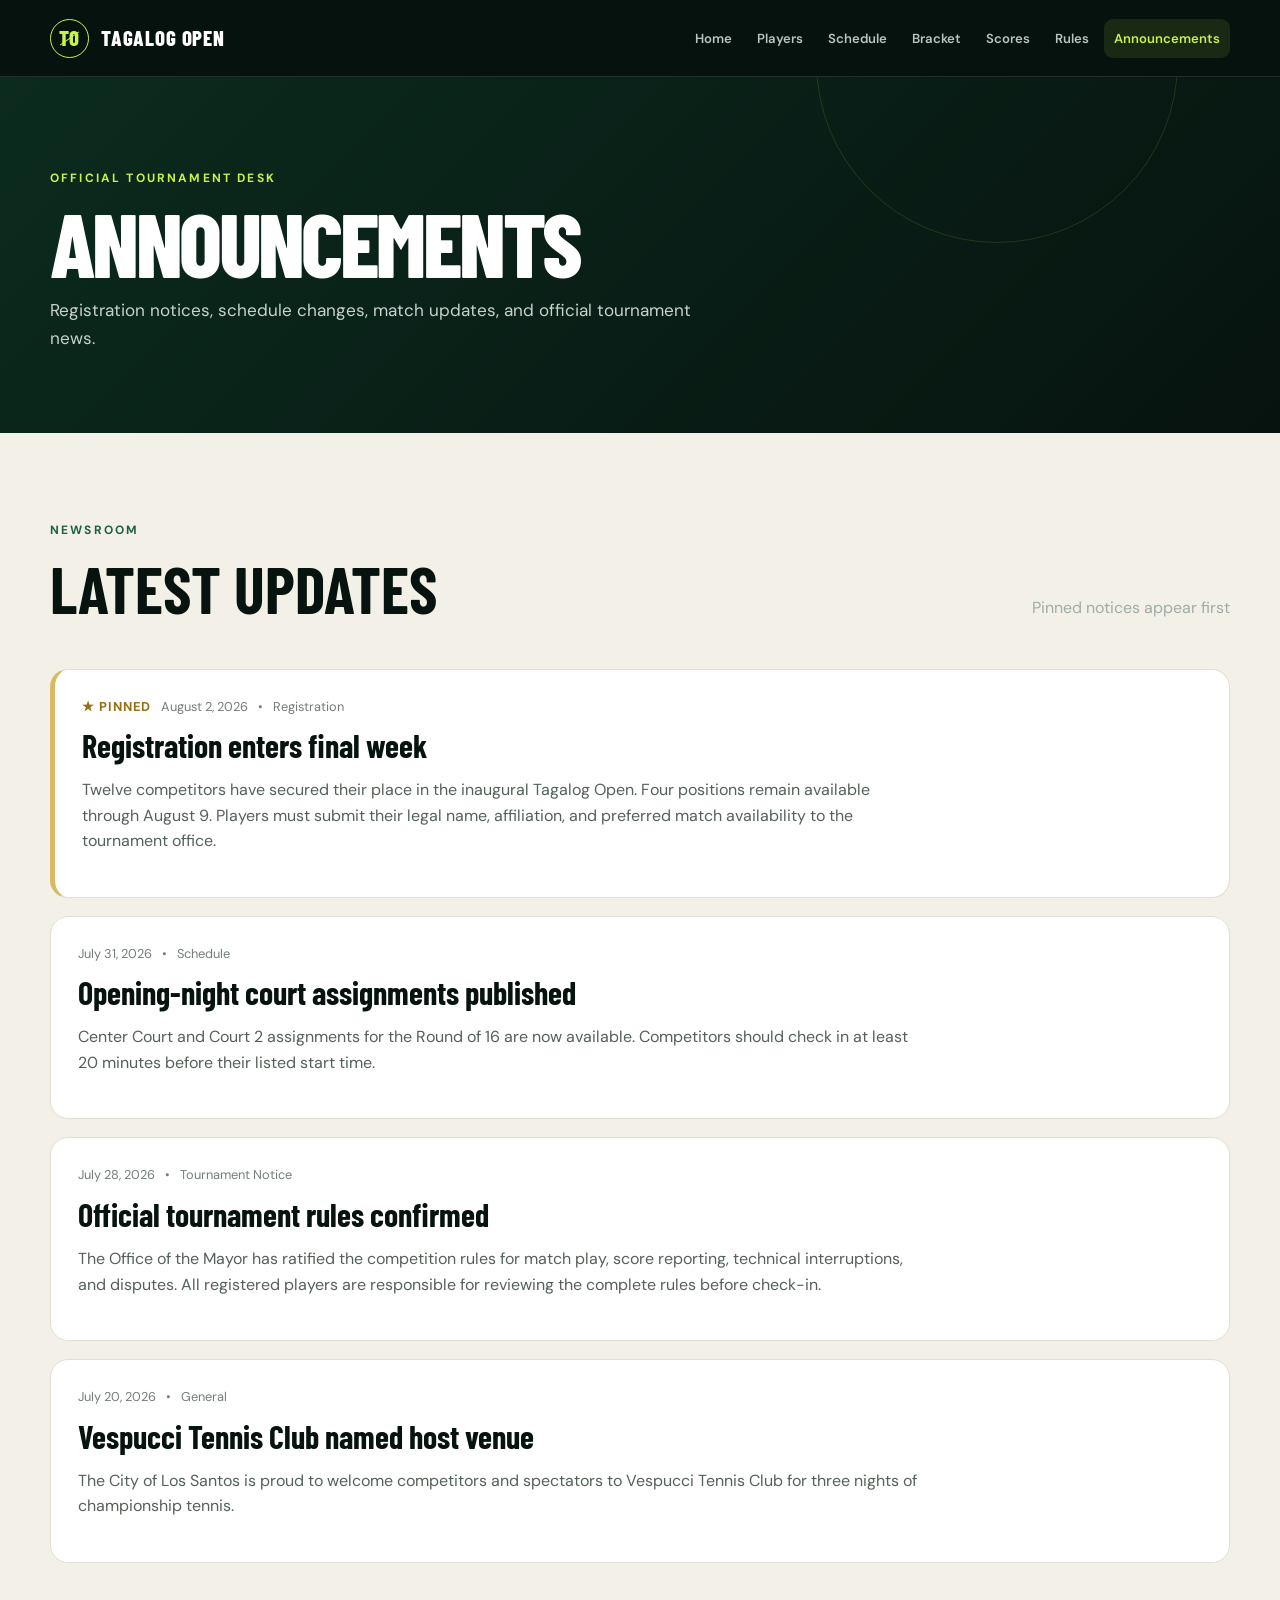
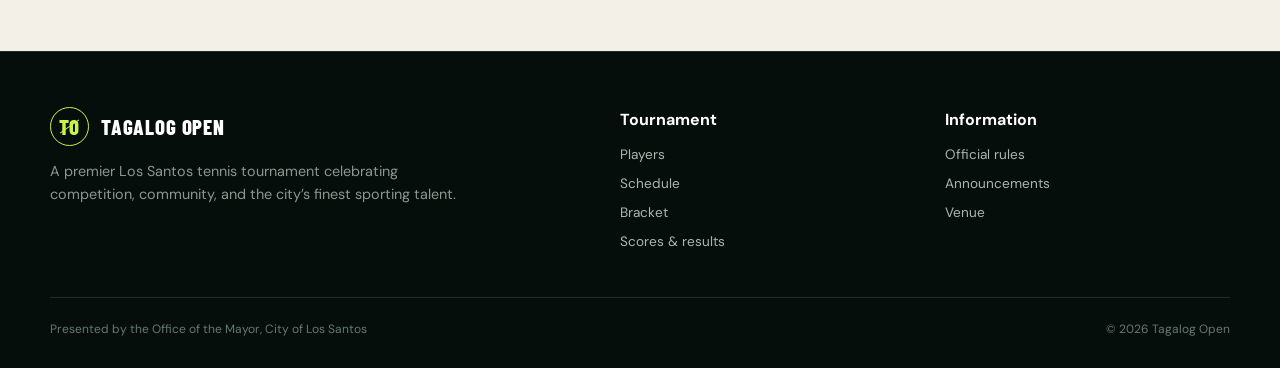
==== announcements.html @ 0d478de4 "push" ====
<!doctype html><html lang="en"><head><meta charset="utf-8"><meta name="viewport" content="width=device-width,initial-scale=1"><meta name="description" content="Official news, notices, and match updates from the Tagalog Open."><title>Announcements | Tagalog Open</title><link rel="stylesheet" href="css/styles.css"><script type="module" src="js/app.js"></script></head><body data-page="announcements"><div data-site-header></div><main id="main"><section class="page-hero"><div class="container"><div class="eyebrow">Official tournament desk</div><h1 class="display">Announcements</h1><p class="lead">Registration notices, schedule changes, match updates, and official tournament news.</p></div></section><section class="section section-soft"><div class="container"><div class="section-heading"><div><div class="eyebrow" style="color:var(--green-2)">Newsroom</div><h2 class="section-title">Latest updates</h2></div><p class="muted">Pinned notices appear first</p></div><div class="announcement-list" id="announcement-list"></div></div></section></main><div data-site-footer></div></body></html>
---- css/styles.css ----
@import url('https://fonts.googleapis.com/css2?family=Barlow+Condensed:wght@600;700;800&family=DM+Sans:wght@400;500;600;700&display=swap');

:root{--ink:#07130f;--pine:#0b241a;--green:#123d2a;--green-2:#1c6141;--lime:#c9f24a;--gold:#d9b964;--cream:#f3f0e7;--white:#fff;--muted:#9eada5;--line:rgba(255,255,255,.12);--danger:#f36f64;--info:#58c8e5;--shadow:0 20px 50px rgba(0,0,0,.2);--radius:18px;--max:1180px}
*{box-sizing:border-box}html{scroll-behavior:smooth}body{margin:0;background:var(--ink);color:var(--white);font-family:'DM Sans',sans-serif;line-height:1.6}body.menu-open{overflow:hidden}a{color:inherit;text-decoration:none}button,input,select{font:inherit}button{cursor:pointer}img{max-width:100%}.container{width:min(calc(100% - 40px),var(--max));margin-inline:auto}.eyebrow{color:var(--lime);font-size:.75rem;font-weight:700;letter-spacing:.18em;text-transform:uppercase}.display{font-family:'Barlow Condensed',sans-serif;font-size:clamp(3.4rem,8vw,7.8rem);font-weight:800;letter-spacing:-.04em;line-height:.82;text-transform:uppercase;margin:.2em 0}.section-title{font-family:'Barlow Condensed',sans-serif;font-size:clamp(2.2rem,5vw,4rem);line-height:1;text-transform:uppercase;margin:.25em 0}.lead{max-width:680px;color:#c8d2cd;font-size:1.07rem}.muted{color:var(--muted)}.section{padding:88px 0}.section-soft{background:var(--cream);color:var(--ink)}.section-heading{display:flex;justify-content:space-between;align-items:end;gap:24px;margin-bottom:32px}.skip-link{position:fixed;left:16px;top:-60px;background:var(--lime);color:var(--ink);padding:10px 18px;z-index:1000}.skip-link:focus{top:12px}

.site-header{position:sticky;top:0;z-index:100;background:rgba(7,19,15,.9);backdrop-filter:blur(18px);border-bottom:1px solid var(--line)}.nav-wrap{height:76px;display:flex;align-items:center;justify-content:space-between}.brand{display:flex;align-items:center;gap:12px;font-family:'Barlow Condensed',sans-serif;font-size:1.3rem;font-weight:800;letter-spacing:.04em;text-transform:uppercase}.brand-mark{width:39px;height:39px;border:1px solid var(--lime);border-radius:50%;display:grid;place-items:center;color:var(--lime);position:relative}.brand-mark:after{content:'';position:absolute;width:23px;height:1px;background:var(--lime);transform:rotate(-35deg)}.nav-links{display:flex;align-items:center;gap:5px}.nav-links a{padding:9px 10px;color:#b7c5be;font-size:.82rem;font-weight:600;border-radius:9px;white-space:nowrap}.nav-links a:hover,.nav-links a.active{background:rgba(201,242,74,.1);color:var(--lime)}.menu-toggle{display:none;background:none;border:0;color:#fff;width:44px;height:44px}.menu-toggle span{display:block;width:24px;height:2px;background:currentColor;margin:5px auto;transition:.25s}

.hero{min-height:calc(100svh - 76px);display:flex;align-items:center;position:relative;overflow:hidden;padding:70px 0;background:radial-gradient(circle at 78% 44%,rgba(28,97,65,.65),transparent 34%),linear-gradient(120deg,#07130f,#0c291e)}.hero:before{content:'';position:absolute;right:-7%;top:9%;width:53vw;aspect-ratio:1;border:1px solid rgba(201,242,74,.18);border-radius:50%;box-shadow:0 0 0 70px rgba(255,255,255,.025),0 0 0 140px rgba(255,255,255,.018)}.hero:after{content:'';position:absolute;right:6%;bottom:-15%;width:32vw;height:75%;border:2px solid rgba(255,255,255,.08);border-radius:50% 50% 0 0}.hero-grid{position:relative;z-index:1;display:grid;grid-template-columns:1.25fr .75fr;align-items:end;gap:60px}.hero-copy .lead{font-size:1.14rem}.hero-actions{display:flex;gap:12px;margin-top:32px;flex-wrap:wrap}.button{display:inline-flex;align-items:center;justify-content:center;gap:8px;padding:13px 20px;border:1px solid transparent;border-radius:999px;font-weight:700;transition:.2s}.button-primary{background:var(--lime);color:var(--ink)}.button-primary:hover{background:#dcff70;transform:translateY(-2px)}.button-secondary{border-color:rgba(255,255,255,.3);color:#fff}.button-secondary:hover{border-color:var(--lime);color:var(--lime)}.hero-card{background:rgba(7,19,15,.74);border:1px solid var(--line);border-radius:var(--radius);padding:26px;box-shadow:var(--shadow);backdrop-filter:blur(12px)}.hero-card-label{font-size:.7rem;text-transform:uppercase;letter-spacing:.14em;color:var(--muted)}.hero-meta{display:grid;grid-template-columns:1fr 1fr;gap:22px;margin-top:25px;padding-top:22px;border-top:1px solid var(--line)}.hero-meta strong{display:block;font-family:'Barlow Condensed';font-size:1.4rem;line-height:1.1}.countdown{display:grid;grid-template-columns:repeat(4,1fr);gap:8px;margin-top:18px}.count-unit{background:rgba(255,255,255,.05);border-radius:12px;padding:12px 7px;text-align:center}.count-unit strong{font-family:'Barlow Condensed';display:block;font-size:2rem;color:var(--lime);line-height:1}.count-unit span{font-size:.62rem;color:var(--muted);text-transform:uppercase;letter-spacing:.08em}.count-message{color:var(--lime);font-family:'Barlow Condensed';font-size:2rem;text-transform:uppercase;margin:20px 0 0}

.stats-grid{display:grid;grid-template-columns:repeat(4,1fr);border:1px solid var(--line);border-radius:var(--radius);overflow:hidden}.stat{padding:27px;border-right:1px solid var(--line)}.stat:last-child{border:0}.stat strong{display:block;font-family:'Barlow Condensed';font-size:2.7rem;line-height:1;color:var(--lime)}.stat span{font-size:.8rem;color:var(--muted);text-transform:uppercase;letter-spacing:.08em}.cards-3{display:grid;grid-template-columns:repeat(3,1fr);gap:18px}.card{background:#10241c;border:1px solid var(--line);border-radius:var(--radius);padding:24px;transition:.25s}.card:hover{transform:translateY(-3px);border-color:rgba(201,242,74,.35)}.section-soft .card{background:#fff;border-color:#e0ded5;box-shadow:0 10px 24px rgba(20,35,28,.06)}.card-kicker{font-size:.72rem;color:var(--green-2);text-transform:uppercase;letter-spacing:.12em;font-weight:700}.card h3{font-family:'Barlow Condensed';font-size:1.6rem;line-height:1.05;margin:10px 0}.announcement-feature{display:grid;grid-template-columns:.45fr 1fr;background:var(--lime);color:var(--ink);border-radius:var(--radius);overflow:hidden}.announcement-feature .feature-label{display:flex;align-items:center;justify-content:center;min-height:230px;background:var(--green);color:var(--lime);font-family:'Barlow Condensed';font-size:2.2rem;text-transform:uppercase;text-align:center;padding:25px}.feature-body{padding:36px}.feature-body h3{font-family:'Barlow Condensed';font-size:2rem;line-height:1;margin:10px 0}.match-feature{display:grid;grid-template-columns:1fr auto 1fr;align-items:center;text-align:center;gap:28px}.competitor{font-family:'Barlow Condensed';font-size:2.1rem;font-weight:700;text-transform:uppercase}.versus{color:var(--lime);font-family:'Barlow Condensed';font-size:1.5rem}.quick-card{min-height:180px;display:flex;flex-direction:column;justify-content:space-between}.quick-card .arrow{font-size:1.5rem;color:var(--lime)}

.page-hero{padding:92px 0 64px;background:linear-gradient(135deg,#0b2b1e,#07130f);position:relative;overflow:hidden}.page-hero:after{content:'';position:absolute;width:360px;height:360px;border:1px solid rgba(201,242,74,.13);border-radius:50%;right:8%;top:-55%}.page-hero .display{font-size:clamp(3.5rem,7vw,6.3rem)}.toolbar{display:flex;flex-wrap:wrap;gap:12px;margin-bottom:28px}.field{position:relative;flex:1;min-width:210px}.field input,.field select{width:100%;height:48px;border:1px solid #d9ded9;background:#fff;color:var(--ink);padding:0 15px;border-radius:12px;outline:none}.field input:focus,.field select:focus{border-color:var(--green-2);box-shadow:0 0 0 3px rgba(28,97,65,.12)}.players-grid{display:grid;grid-template-columns:repeat(3,1fr);gap:18px}.player-card{position:relative}.player-top{display:flex;justify-content:space-between;align-items:start}.avatar{width:58px;height:58px;border-radius:50%;background:var(--green);color:var(--lime);display:grid;place-items:center;font-family:'Barlow Condensed';font-size:1.3rem;font-weight:800}.seed{font-family:'Barlow Condensed';font-size:1.1rem;color:var(--green-2)}.player-card h3{margin:22px 0 2px}.card-footer{display:flex;justify-content:space-between;align-items:center;margin-top:20px;padding-top:16px;border-top:1px solid #e7e7e2}.text-button{background:transparent;border:0;padding:2px;color:var(--green-2);font-weight:700}.badge{display:inline-flex;align-items:center;gap:6px;border-radius:999px;padding:5px 9px;font-size:.67rem;font-weight:700;text-transform:uppercase;letter-spacing:.06em;background:#e8eee9;color:var(--green)}.badge:before{content:'';width:6px;height:6px;border-radius:50%;background:currentColor}.badge-live{background:#fee4e1;color:#c33d33}.badge-upcoming{background:#e8f0e9;color:#286b48}.badge-completed{background:#e5e8e6;color:#526159}.badge-postponed{background:#fff2cf;color:#9b6a00}.badge-cancelled{background:#eee;color:#777}.badge-confirmed,.badge-active{background:#e6f3e4;color:#307340}.badge-pending,.badge-reserve{background:#fff0cd;color:#8c6300}

.table-wrap{overflow-x:auto;border:1px solid #e0ded5;border-radius:var(--radius);background:#fff}.data-table{width:100%;border-collapse:collapse;min-width:860px}.data-table th{text-align:left;background:#f0efe9;padding:14px 18px;font-size:.7rem;text-transform:uppercase;letter-spacing:.1em;color:#647169}.data-table td{padding:17px 18px;border-top:1px solid #e9e8e2;font-size:.9rem}.data-table tbody tr:hover{background:#f8f8f4}.name-cell{font-weight:700}.mobile-match-list{display:none}.empty-state{text-align:center;padding:64px 20px;border:1px dashed #cbd1cb;border-radius:var(--radius);color:#66736c}.empty-state strong{display:block;font-family:'Barlow Condensed';font-size:1.8rem;color:var(--ink)}

.bracket-shell{overflow-x:auto;padding:12px 0 28px}.bracket{display:flex;gap:34px;min-width:1180px;align-items:stretch}.bracket-round{width:210px;display:flex;flex-direction:column}.bracket-round h3{font-family:'Barlow Condensed';text-transform:uppercase;font-size:1.25rem;color:var(--green);margin:0 0 18px}.round-matches{display:flex;flex:1;flex-direction:column;justify-content:space-around;gap:14px}.bracket-match{background:#fff;border:1px solid #dfe2dc;border-radius:12px;box-shadow:0 7px 18px rgba(0,0,0,.05);position:relative}.bracket-match:after{content:'';position:absolute;right:-35px;top:50%;width:34px;border-top:1px solid #aab5ad}.bracket-round:last-child .bracket-match:after{display:none}.bracket-player{padding:10px 12px;font-size:.82rem;display:flex;justify-content:space-between;gap:6px}.bracket-player+.bracket-player{border-top:1px solid #e5e7e3}.bracket-player.winner{font-weight:700;color:var(--green-2);background:#f0f8ed}.bracket-player.tbd{color:#9ba39e}.champion-round .bracket-match{border-color:var(--gold);background:#fffbef}.champion-round h3{color:#9b761a}

.tabs{display:flex;gap:8px;margin-bottom:26px;border-bottom:1px solid #dcded8}.tab{background:none;border:0;padding:12px 16px;border-bottom:3px solid transparent;color:#738078;font-weight:700}.tab.active{color:var(--green);border-color:var(--green)}.tab-panel[hidden]{display:none}.result-grid{display:grid;grid-template-columns:repeat(2,1fr);gap:18px}.result-card{background:#fff;border:1px solid #e0ded5;border-radius:var(--radius);overflow:hidden}.result-head{display:flex;justify-content:space-between;padding:15px 19px;background:#f5f4ef}.score-line{display:grid;grid-template-columns:1fr auto;gap:15px;padding:13px 19px}.score-line+.score-line{border-top:1px solid #ecebe6}.score-line.winner{font-weight:700;color:var(--green-2)}.result-foot{display:flex;justify-content:space-between;align-items:center;padding:13px 19px;background:#faf9f5;font-size:.78rem;color:#6f7973}

.rules-list{display:grid;gap:12px}.accordion{background:#fff;border:1px solid #deded7;border-radius:14px;overflow:hidden}.accordion h2{margin:0}.accordion-trigger{width:100%;display:flex;justify-content:space-between;align-items:center;text-align:left;padding:19px 22px;border:0;background:#fff;color:var(--ink);font-family:'Barlow Condensed';font-size:1.35rem;font-weight:700}.accordion-trigger span:last-child{color:var(--green-2);font-family:'DM Sans';transition:.2s}.accordion.open .accordion-trigger span:last-child{transform:rotate(45deg)}.accordion-content{padding:0 22px 20px;color:#57645c}.accordion-content[hidden]{display:none}.rules-meta{display:flex;justify-content:space-between;gap:20px;padding:18px 22px;background:#e5ebdf;border-radius:14px;margin-bottom:25px}

.announcement-list{display:grid;gap:18px}.announcement-card{background:#fff;color:var(--ink);border:1px solid #e0ded5;border-radius:var(--radius);padding:27px;position:relative}.announcement-card.pinned{border-left:5px solid var(--gold)}.announcement-card h2{font-family:'Barlow Condensed';font-size:2rem;line-height:1;margin:12px 0}.announcement-meta{display:flex;align-items:center;gap:10px;flex-wrap:wrap;color:#737e78;font-size:.8rem}.pin-label{color:#946f13;font-weight:700;text-transform:uppercase;letter-spacing:.08em}.announcement-card p{color:#536158;max-width:840px}.modal{position:fixed;inset:0;z-index:500;display:grid;place-items:center;padding:20px;background:rgba(2,9,6,.82);backdrop-filter:blur(7px)}.modal[hidden]{display:none}.modal-panel{width:min(100%,570px);max-height:90vh;overflow:auto;background:var(--cream);color:var(--ink);border-radius:var(--radius);box-shadow:var(--shadow);padding:30px;position:relative}.modal-close{position:absolute;right:15px;top:15px;width:40px;height:40px;border:0;border-radius:50%;background:#e3e3dc;font-size:1.3rem}.modal-title{font-family:'Barlow Condensed';font-size:2.4rem;line-height:1;margin:20px 0 5px}.detail-grid{display:grid;grid-template-columns:1fr 1fr;gap:14px;margin:24px 0}.detail{background:#fff;border-radius:12px;padding:13px}.detail small{display:block;color:#78837c;text-transform:uppercase;letter-spacing:.08em}.detail strong{display:block;margin-top:4px}.outcomes{display:grid;grid-template-columns:repeat(3,1fr);gap:18px}.outcome-card{text-align:center}.outcome-icon{width:70px;height:70px;margin:0 auto 15px;border:1px solid var(--gold);border-radius:50%;display:grid;place-items:center;font-family:'Barlow Condensed';color:var(--gold);font-size:1.5rem}.outcome-card.tbd{opacity:.65}

.site-footer{padding:55px 0 28px;background:#050e0b;border-top:1px solid var(--line)}.footer-grid{display:grid;grid-template-columns:1.3fr .7fr .7fr;gap:40px}.footer-copy{color:#899991;max-width:420px;font-size:.9rem}.footer-links{display:grid;gap:7px;font-size:.85rem;color:#aab7b0}.footer-links a:hover{color:var(--lime)}.footer-title{color:#fff;font-weight:700;margin-bottom:12px}.footer-bottom{display:flex;justify-content:space-between;margin-top:45px;padding-top:22px;border-top:1px solid var(--line);font-size:.75rem;color:#687970}

@media(max-width:900px){.nav-links{position:fixed;inset:76px 0 auto;background:#07130f;padding:22px;display:none;flex-direction:column;align-items:stretch;border-bottom:1px solid var(--line)}.nav-links.open{display:flex}.nav-links a{font-size:1rem;padding:12px}.menu-toggle{display:block}.hero-grid{grid-template-columns:1fr}.hero-card{max-width:580px}.stats-grid{grid-template-columns:1fr 1fr}.stat:nth-child(2){border-right:0}.stat:nth-child(-n+2){border-bottom:1px solid var(--line)}.cards-3,.players-grid{grid-template-columns:1fr 1fr}.result-grid{grid-template-columns:1fr}.footer-grid{grid-template-columns:1fr 1fr}.footer-grid>div:first-child{grid-column:1/-1}}
@media(max-width:640px){.container{width:min(calc(100% - 28px),var(--max))}.section{padding:64px 0}.section-heading{align-items:start;flex-direction:column}.display{font-size:3.75rem}.hero{min-height:auto;padding:60px 0}.hero:before{width:100vw}.hero-grid{gap:35px}.hero-card{padding:20px}.hero-meta{grid-template-columns:1fr}.announcement-feature{grid-template-columns:1fr}.announcement-feature .feature-label{min-height:100px}.feature-body{padding:25px}.cards-3,.players-grid{grid-template-columns:1fr}.match-feature{grid-template-columns:1fr;gap:8px}.versus{font-size:1rem}.stats-grid{grid-template-columns:1fr 1fr}.stat{padding:20px}.stat strong{font-size:2.2rem}.page-hero{padding:65px 0 45px}.toolbar{display:grid;grid-template-columns:1fr 1fr}.field{min-width:0}.field:first-child{grid-column:1/-1}.table-wrap{display:none}.mobile-match-list{display:grid;gap:12px}.mobile-match{background:#fff;border:1px solid #e0ded5;border-radius:14px;padding:17px}.mobile-match-head,.mobile-match-meta{display:flex;justify-content:space-between;align-items:center;gap:10px}.mobile-match-players{font-family:'Barlow Condensed';font-size:1.3rem;line-height:1.2;margin:14px 0}.mobile-match-meta{font-size:.75rem;color:#6d7972}.outcomes{grid-template-columns:1fr}.footer-grid{grid-template-columns:1fr}.footer-grid>div:first-child{grid-column:auto}.footer-bottom{flex-direction:column;gap:8px}.detail-grid{grid-template-columns:1fr}.modal-panel{padding:24px 20px}.rules-meta{flex-direction:column}.count-unit strong{font-size:1.65rem}}
@media(prefers-reduced-motion:reduce){*{scroll-behavior:auto!important;transition:none!important}}
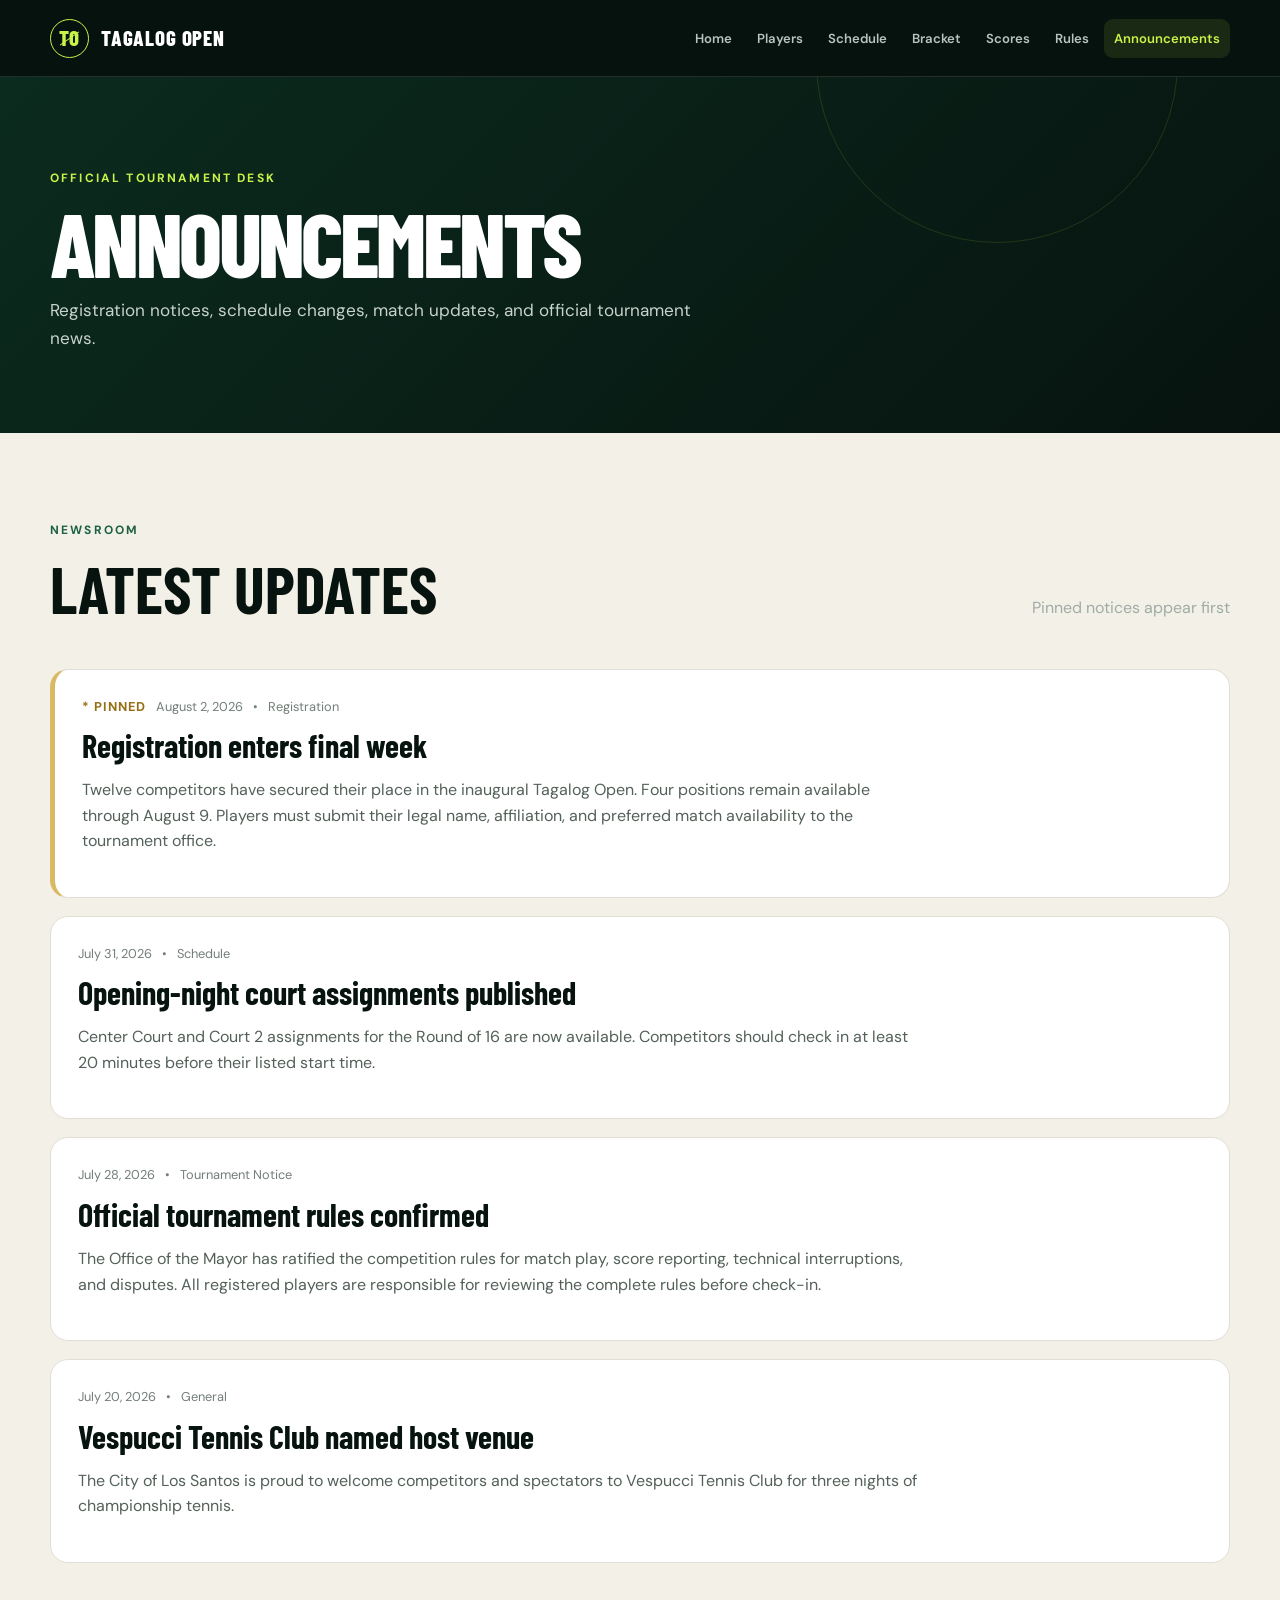
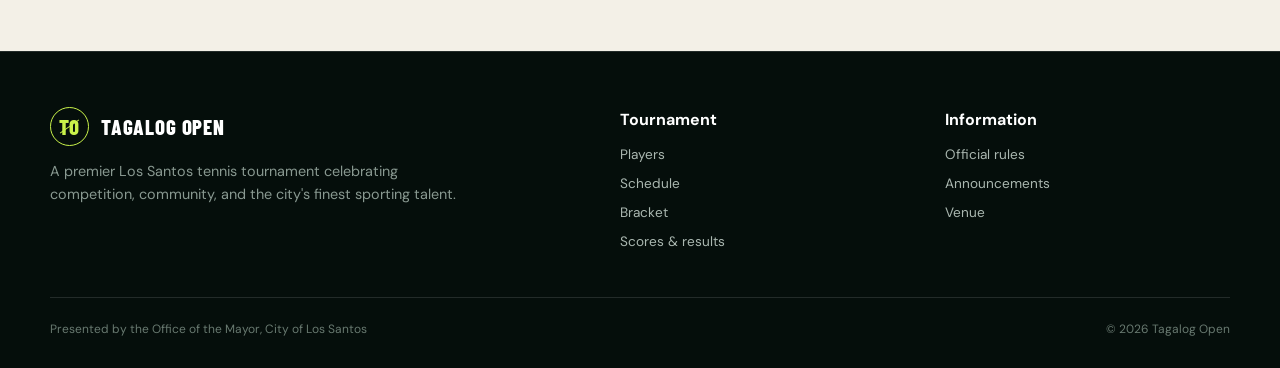
==== commit cab72261: "push" ====
--- a/announcements.html
+++ b/announcements.html
@@ -1 +1,25 @@
-<!doctype html><html lang="en"><head><meta charset="utf-8"><meta name="viewport" content="width=device-width,initial-scale=1"><meta name="description" content="Official news, notices, and match updates from the Tagalog Open."><title>Announcements | Tagalog Open</title><link rel="stylesheet" href="css/styles.css"><script type="module" src="js/app.js"></script></head><body data-page="announcements"><div data-site-header></div><main id="main"><section class="page-hero"><div class="container"><div class="eyebrow">Official tournament desk</div><h1 class="display">Announcements</h1><p class="lead">Registration notices, schedule changes, match updates, and official tournament news.</p></div></section><section class="section section-soft"><div class="container"><div class="section-heading"><div><div class="eyebrow" style="color:var(--green-2)">Newsroom</div><h2 class="section-title">Latest updates</h2></div><p class="muted">Pinned notices appear first</p></div><div class="announcement-list" id="announcement-list"></div></div></section></main><div data-site-footer></div></body></html>
+<!doctype html>
+<html lang="en"><head><meta charset="utf-8">
+    <meta name="viewport" content="width=device-width,initial-scale=1">
+    <meta name="description" content="Official news, notices, and match updates from the Tagalog Open.">
+    <title>Announcements | Tagalog Open</title><link rel="stylesheet" href="css/styles.css">
+    <script type="module" src="js/app.js">
+
+    </script>
+    </head>
+    
+    <body data-page="announcements">
+        <div data-site-header>
+
+        </div>
+        <main id="main">
+            <section class="page-hero">
+                <div class="container">
+                    <div class="eyebrow">Official tournament desk</div>
+                    <h1 class="display">Announcements</h1>
+                    <p class="lead">Registration notices, schedule changes, match updates, and official tournament news.</p>
+                </div>
+            </section>
+            <section class="section section-soft">
+                    <div class="container">
+                        <div class="section-heading"><div><div class="eyebrow" style="color:var(--green-2)">Newsroom</div><h2 class="section-title">Latest updates</h2></div><p class="muted">Pinned notices appear first</p></div><div class="announcement-list" id="announcement-list"></div></div></section></main><div data-site-footer></div></body></html>
--- a/css/styles.css
+++ b/css/styles.css
@@ -1,28 +1,42 @@
 @import url('https://fonts.googleapis.com/css2?family=Barlow+Condensed:wght@600;700;800&family=DM+Sans:wght@400;500;600;700&display=swap');
 
+/* -------------------------------------------------------------------------- */
+/* Global design tokens: colors, spacing, shadows, and sizing                 */
+/* -------------------------------------------------------------------------- */
 :root{--ink:#07130f;--pine:#0b241a;--green:#123d2a;--green-2:#1c6141;--lime:#c9f24a;--gold:#d9b964;--cream:#f3f0e7;--white:#fff;--muted:#9eada5;--line:rgba(255,255,255,.12);--danger:#f36f64;--info:#58c8e5;--shadow:0 20px 50px rgba(0,0,0,.2);--radius:18px;--max:1180px}
+
+/* Base page styles used everywhere on the site */
 *{box-sizing:border-box}html{scroll-behavior:smooth}body{margin:0;background:var(--ink);color:var(--white);font-family:'DM Sans',sans-serif;line-height:1.6}body.menu-open{overflow:hidden}a{color:inherit;text-decoration:none}button,input,select{font:inherit}button{cursor:pointer}img{max-width:100%}.container{width:min(calc(100% - 40px),var(--max));margin-inline:auto}.eyebrow{color:var(--lime);font-size:.75rem;font-weight:700;letter-spacing:.18em;text-transform:uppercase}.display{font-family:'Barlow Condensed',sans-serif;font-size:clamp(3.4rem,8vw,7.8rem);font-weight:800;letter-spacing:-.04em;line-height:.82;text-transform:uppercase;margin:.2em 0}.section-title{font-family:'Barlow Condensed',sans-serif;font-size:clamp(2.2rem,5vw,4rem);line-height:1;text-transform:uppercase;margin:.25em 0}.lead{max-width:680px;color:#c8d2cd;font-size:1.07rem}.muted{color:var(--muted)}.section{padding:88px 0}.section-soft{background:var(--cream);color:var(--ink)}.section-heading{display:flex;justify-content:space-between;align-items:end;gap:24px;margin-bottom:32px}.skip-link{position:fixed;left:16px;top:-60px;background:var(--lime);color:var(--ink);padding:10px 18px;z-index:1000}.skip-link:focus{top:12px}
 
+/* Shared header and navigation */
 .site-header{position:sticky;top:0;z-index:100;background:rgba(7,19,15,.9);backdrop-filter:blur(18px);border-bottom:1px solid var(--line)}.nav-wrap{height:76px;display:flex;align-items:center;justify-content:space-between}.brand{display:flex;align-items:center;gap:12px;font-family:'Barlow Condensed',sans-serif;font-size:1.3rem;font-weight:800;letter-spacing:.04em;text-transform:uppercase}.brand-mark{width:39px;height:39px;border:1px solid var(--lime);border-radius:50%;display:grid;place-items:center;color:var(--lime);position:relative}.brand-mark:after{content:'';position:absolute;width:23px;height:1px;background:var(--lime);transform:rotate(-35deg)}.nav-links{display:flex;align-items:center;gap:5px}.nav-links a{padding:9px 10px;color:#b7c5be;font-size:.82rem;font-weight:600;border-radius:9px;white-space:nowrap}.nav-links a:hover,.nav-links a.active{background:rgba(201,242,74,.1);color:var(--lime)}.menu-toggle{display:none;background:none;border:0;color:#fff;width:44px;height:44px}.menu-toggle span{display:block;width:24px;height:2px;background:currentColor;margin:5px auto;transition:.25s}
 
+/* Home page hero, stat cards, and featured sections */
 .hero{min-height:calc(100svh - 76px);display:flex;align-items:center;position:relative;overflow:hidden;padding:70px 0;background:radial-gradient(circle at 78% 44%,rgba(28,97,65,.65),transparent 34%),linear-gradient(120deg,#07130f,#0c291e)}.hero:before{content:'';position:absolute;right:-7%;top:9%;width:53vw;aspect-ratio:1;border:1px solid rgba(201,242,74,.18);border-radius:50%;box-shadow:0 0 0 70px rgba(255,255,255,.025),0 0 0 140px rgba(255,255,255,.018)}.hero:after{content:'';position:absolute;right:6%;bottom:-15%;width:32vw;height:75%;border:2px solid rgba(255,255,255,.08);border-radius:50% 50% 0 0}.hero-grid{position:relative;z-index:1;display:grid;grid-template-columns:1.25fr .75fr;align-items:end;gap:60px}.hero-copy .lead{font-size:1.14rem}.hero-actions{display:flex;gap:12px;margin-top:32px;flex-wrap:wrap}.button{display:inline-flex;align-items:center;justify-content:center;gap:8px;padding:13px 20px;border:1px solid transparent;border-radius:999px;font-weight:700;transition:.2s}.button-primary{background:var(--lime);color:var(--ink)}.button-primary:hover{background:#dcff70;transform:translateY(-2px)}.button-secondary{border-color:rgba(255,255,255,.3);color:#fff}.button-secondary:hover{border-color:var(--lime);color:var(--lime)}.hero-card{background:rgba(7,19,15,.74);border:1px solid var(--line);border-radius:var(--radius);padding:26px;box-shadow:var(--shadow);backdrop-filter:blur(12px)}.hero-card-label{font-size:.7rem;text-transform:uppercase;letter-spacing:.14em;color:var(--muted)}.hero-meta{display:grid;grid-template-columns:1fr 1fr;gap:22px;margin-top:25px;padding-top:22px;border-top:1px solid var(--line)}.hero-meta strong{display:block;font-family:'Barlow Condensed';font-size:1.4rem;line-height:1.1}.countdown{display:grid;grid-template-columns:repeat(4,1fr);gap:8px;margin-top:18px}.count-unit{background:rgba(255,255,255,.05);border-radius:12px;padding:12px 7px;text-align:center}.count-unit strong{font-family:'Barlow Condensed';display:block;font-size:2rem;color:var(--lime);line-height:1}.count-unit span{font-size:.62rem;color:var(--muted);text-transform:uppercase;letter-spacing:.08em}.count-message{color:var(--lime);font-family:'Barlow Condensed';font-size:2rem;text-transform:uppercase;margin:20px 0 0}
 
 .stats-grid{display:grid;grid-template-columns:repeat(4,1fr);border:1px solid var(--line);border-radius:var(--radius);overflow:hidden}.stat{padding:27px;border-right:1px solid var(--line)}.stat:last-child{border:0}.stat strong{display:block;font-family:'Barlow Condensed';font-size:2.7rem;line-height:1;color:var(--lime)}.stat span{font-size:.8rem;color:var(--muted);text-transform:uppercase;letter-spacing:.08em}.cards-3{display:grid;grid-template-columns:repeat(3,1fr);gap:18px}.card{background:#10241c;border:1px solid var(--line);border-radius:var(--radius);padding:24px;transition:.25s}.card:hover{transform:translateY(-3px);border-color:rgba(201,242,74,.35)}.section-soft .card{background:#fff;border-color:#e0ded5;box-shadow:0 10px 24px rgba(20,35,28,.06)}.card-kicker{font-size:.72rem;color:var(--green-2);text-transform:uppercase;letter-spacing:.12em;font-weight:700}.card h3{font-family:'Barlow Condensed';font-size:1.6rem;line-height:1.05;margin:10px 0}.announcement-feature{display:grid;grid-template-columns:.45fr 1fr;background:var(--lime);color:var(--ink);border-radius:var(--radius);overflow:hidden}.announcement-feature .feature-label{display:flex;align-items:center;justify-content:center;min-height:230px;background:var(--green);color:var(--lime);font-family:'Barlow Condensed';font-size:2.2rem;text-transform:uppercase;text-align:center;padding:25px}.feature-body{padding:36px}.feature-body h3{font-family:'Barlow Condensed';font-size:2rem;line-height:1;margin:10px 0}.match-feature{display:grid;grid-template-columns:1fr auto 1fr;align-items:center;text-align:center;gap:28px}.competitor{font-family:'Barlow Condensed';font-size:2.1rem;font-weight:700;text-transform:uppercase}.versus{color:var(--lime);font-family:'Barlow Condensed';font-size:1.5rem}.quick-card{min-height:180px;display:flex;flex-direction:column;justify-content:space-between}.quick-card .arrow{font-size:1.5rem;color:var(--lime)}
 
+/* Shared layouts for inside pages like Players, Schedule, and Rules */
 .page-hero{padding:92px 0 64px;background:linear-gradient(135deg,#0b2b1e,#07130f);position:relative;overflow:hidden}.page-hero:after{content:'';position:absolute;width:360px;height:360px;border:1px solid rgba(201,242,74,.13);border-radius:50%;right:8%;top:-55%}.page-hero .display{font-size:clamp(3.5rem,7vw,6.3rem)}.toolbar{display:flex;flex-wrap:wrap;gap:12px;margin-bottom:28px}.field{position:relative;flex:1;min-width:210px}.field input,.field select{width:100%;height:48px;border:1px solid #d9ded9;background:#fff;color:var(--ink);padding:0 15px;border-radius:12px;outline:none}.field input:focus,.field select:focus{border-color:var(--green-2);box-shadow:0 0 0 3px rgba(28,97,65,.12)}.players-grid{display:grid;grid-template-columns:repeat(3,1fr);gap:18px}.player-card{position:relative}.player-top{display:flex;justify-content:space-between;align-items:start}.avatar{width:58px;height:58px;border-radius:50%;background:var(--green);color:var(--lime);display:grid;place-items:center;font-family:'Barlow Condensed';font-size:1.3rem;font-weight:800}.seed{font-family:'Barlow Condensed';font-size:1.1rem;color:var(--green-2)}.player-card h3{margin:22px 0 2px}.card-footer{display:flex;justify-content:space-between;align-items:center;margin-top:20px;padding-top:16px;border-top:1px solid #e7e7e2}.text-button{background:transparent;border:0;padding:2px;color:var(--green-2);font-weight:700}.badge{display:inline-flex;align-items:center;gap:6px;border-radius:999px;padding:5px 9px;font-size:.67rem;font-weight:700;text-transform:uppercase;letter-spacing:.06em;background:#e8eee9;color:var(--green)}.badge:before{content:'';width:6px;height:6px;border-radius:50%;background:currentColor}.badge-live{background:#fee4e1;color:#c33d33}.badge-upcoming{background:#e8f0e9;color:#286b48}.badge-completed{background:#e5e8e6;color:#526159}.badge-postponed{background:#fff2cf;color:#9b6a00}.badge-cancelled{background:#eee;color:#777}.badge-confirmed,.badge-active{background:#e6f3e4;color:#307340}.badge-pending,.badge-reserve{background:#fff0cd;color:#8c6300}
 
 .table-wrap{overflow-x:auto;border:1px solid #e0ded5;border-radius:var(--radius);background:#fff}.data-table{width:100%;border-collapse:collapse;min-width:860px}.data-table th{text-align:left;background:#f0efe9;padding:14px 18px;font-size:.7rem;text-transform:uppercase;letter-spacing:.1em;color:#647169}.data-table td{padding:17px 18px;border-top:1px solid #e9e8e2;font-size:.9rem}.data-table tbody tr:hover{background:#f8f8f4}.name-cell{font-weight:700}.mobile-match-list{display:none}.empty-state{text-align:center;padding:64px 20px;border:1px dashed #cbd1cb;border-radius:var(--radius);color:#66736c}.empty-state strong{display:block;font-family:'Barlow Condensed';font-size:1.8rem;color:var(--ink)}
 
+/* Bracket-specific styling */
 .bracket-shell{overflow-x:auto;padding:12px 0 28px}.bracket{display:flex;gap:34px;min-width:1180px;align-items:stretch}.bracket-round{width:210px;display:flex;flex-direction:column}.bracket-round h3{font-family:'Barlow Condensed';text-transform:uppercase;font-size:1.25rem;color:var(--green);margin:0 0 18px}.round-matches{display:flex;flex:1;flex-direction:column;justify-content:space-around;gap:14px}.bracket-match{background:#fff;border:1px solid #dfe2dc;border-radius:12px;box-shadow:0 7px 18px rgba(0,0,0,.05);position:relative}.bracket-match:after{content:'';position:absolute;right:-35px;top:50%;width:34px;border-top:1px solid #aab5ad}.bracket-round:last-child .bracket-match:after{display:none}.bracket-player{padding:10px 12px;font-size:.82rem;display:flex;justify-content:space-between;gap:6px}.bracket-player+.bracket-player{border-top:1px solid #e5e7e3}.bracket-player.winner{font-weight:700;color:var(--green-2);background:#f0f8ed}.bracket-player.tbd{color:#9ba39e}.champion-round .bracket-match{border-color:var(--gold);background:#fffbef}.champion-round h3{color:#9b761a}
 
+/* Results tabs, rule accordions, announcements, and modal windows */
 .tabs{display:flex;gap:8px;margin-bottom:26px;border-bottom:1px solid #dcded8}.tab{background:none;border:0;padding:12px 16px;border-bottom:3px solid transparent;color:#738078;font-weight:700}.tab.active{color:var(--green);border-color:var(--green)}.tab-panel[hidden]{display:none}.result-grid{display:grid;grid-template-columns:repeat(2,1fr);gap:18px}.result-card{background:#fff;border:1px solid #e0ded5;border-radius:var(--radius);overflow:hidden}.result-head{display:flex;justify-content:space-between;padding:15px 19px;background:#f5f4ef}.score-line{display:grid;grid-template-columns:1fr auto;gap:15px;padding:13px 19px}.score-line+.score-line{border-top:1px solid #ecebe6}.score-line.winner{font-weight:700;color:var(--green-2)}.result-foot{display:flex;justify-content:space-between;align-items:center;padding:13px 19px;background:#faf9f5;font-size:.78rem;color:#6f7973}
 
 .rules-list{display:grid;gap:12px}.accordion{background:#fff;border:1px solid #deded7;border-radius:14px;overflow:hidden}.accordion h2{margin:0}.accordion-trigger{width:100%;display:flex;justify-content:space-between;align-items:center;text-align:left;padding:19px 22px;border:0;background:#fff;color:var(--ink);font-family:'Barlow Condensed';font-size:1.35rem;font-weight:700}.accordion-trigger span:last-child{color:var(--green-2);font-family:'DM Sans';transition:.2s}.accordion.open .accordion-trigger span:last-child{transform:rotate(45deg)}.accordion-content{padding:0 22px 20px;color:#57645c}.accordion-content[hidden]{display:none}.rules-meta{display:flex;justify-content:space-between;gap:20px;padding:18px 22px;background:#e5ebdf;border-radius:14px;margin-bottom:25px}
 
 .announcement-list{display:grid;gap:18px}.announcement-card{background:#fff;color:var(--ink);border:1px solid #e0ded5;border-radius:var(--radius);padding:27px;position:relative}.announcement-card.pinned{border-left:5px solid var(--gold)}.announcement-card h2{font-family:'Barlow Condensed';font-size:2rem;line-height:1;margin:12px 0}.announcement-meta{display:flex;align-items:center;gap:10px;flex-wrap:wrap;color:#737e78;font-size:.8rem}.pin-label{color:#946f13;font-weight:700;text-transform:uppercase;letter-spacing:.08em}.announcement-card p{color:#536158;max-width:840px}.modal{position:fixed;inset:0;z-index:500;display:grid;place-items:center;padding:20px;background:rgba(2,9,6,.82);backdrop-filter:blur(7px)}.modal[hidden]{display:none}.modal-panel{width:min(100%,570px);max-height:90vh;overflow:auto;background:var(--cream);color:var(--ink);border-radius:var(--radius);box-shadow:var(--shadow);padding:30px;position:relative}.modal-close{position:absolute;right:15px;top:15px;width:40px;height:40px;border:0;border-radius:50%;background:#e3e3dc;font-size:1.3rem}.modal-title{font-family:'Barlow Condensed';font-size:2.4rem;line-height:1;margin:20px 0 5px}.detail-grid{display:grid;grid-template-columns:1fr 1fr;gap:14px;margin:24px 0}.detail{background:#fff;border-radius:12px;padding:13px}.detail small{display:block;color:#78837c;text-transform:uppercase;letter-spacing:.08em}.detail strong{display:block;margin-top:4px}.outcomes{display:grid;grid-template-columns:repeat(3,1fr);gap:18px}.outcome-card{text-align:center}.outcome-icon{width:70px;height:70px;margin:0 auto 15px;border:1px solid var(--gold);border-radius:50%;display:grid;place-items:center;font-family:'Barlow Condensed';color:var(--gold);font-size:1.5rem}.outcome-card.tbd{opacity:.65}
 
+/* Shared footer */
 .site-footer{padding:55px 0 28px;background:#050e0b;border-top:1px solid var(--line)}.footer-grid{display:grid;grid-template-columns:1.3fr .7fr .7fr;gap:40px}.footer-copy{color:#899991;max-width:420px;font-size:.9rem}.footer-links{display:grid;gap:7px;font-size:.85rem;color:#aab7b0}.footer-links a:hover{color:var(--lime)}.footer-title{color:#fff;font-weight:700;margin-bottom:12px}.footer-bottom{display:flex;justify-content:space-between;margin-top:45px;padding-top:22px;border-top:1px solid var(--line);font-size:.75rem;color:#687970}
 
+/* Responsive adjustments for tablets and phones */
 @media(max-width:900px){.nav-links{position:fixed;inset:76px 0 auto;background:#07130f;padding:22px;display:none;flex-direction:column;align-items:stretch;border-bottom:1px solid var(--line)}.nav-links.open{display:flex}.nav-links a{font-size:1rem;padding:12px}.menu-toggle{display:block}.hero-grid{grid-template-columns:1fr}.hero-card{max-width:580px}.stats-grid{grid-template-columns:1fr 1fr}.stat:nth-child(2){border-right:0}.stat:nth-child(-n+2){border-bottom:1px solid var(--line)}.cards-3,.players-grid{grid-template-columns:1fr 1fr}.result-grid{grid-template-columns:1fr}.footer-grid{grid-template-columns:1fr 1fr}.footer-grid>div:first-child{grid-column:1/-1}}
 @media(max-width:640px){.container{width:min(calc(100% - 28px),var(--max))}.section{padding:64px 0}.section-heading{align-items:start;flex-direction:column}.display{font-size:3.75rem}.hero{min-height:auto;padding:60px 0}.hero:before{width:100vw}.hero-grid{gap:35px}.hero-card{padding:20px}.hero-meta{grid-template-columns:1fr}.announcement-feature{grid-template-columns:1fr}.announcement-feature .feature-label{min-height:100px}.feature-body{padding:25px}.cards-3,.players-grid{grid-template-columns:1fr}.match-feature{grid-template-columns:1fr;gap:8px}.versus{font-size:1rem}.stats-grid{grid-template-columns:1fr 1fr}.stat{padding:20px}.stat strong{font-size:2.2rem}.page-hero{padding:65px 0 45px}.toolbar{display:grid;grid-template-columns:1fr 1fr}.field{min-width:0}.field:first-child{grid-column:1/-1}.table-wrap{display:none}.mobile-match-list{display:grid;gap:12px}.mobile-match{background:#fff;border:1px solid #e0ded5;border-radius:14px;padding:17px}.mobile-match-head,.mobile-match-meta{display:flex;justify-content:space-between;align-items:center;gap:10px}.mobile-match-players{font-family:'Barlow Condensed';font-size:1.3rem;line-height:1.2;margin:14px 0}.mobile-match-meta{font-size:.75rem;color:#6d7972}.outcomes{grid-template-columns:1fr}.footer-grid{grid-template-columns:1fr}.footer-grid>div:first-child{grid-column:auto}.footer-bottom{flex-direction:column;gap:8px}.detail-grid{grid-template-columns:1fr}.modal-panel{padding:24px 20px}.rules-meta{flex-direction:column}.count-unit strong{font-size:1.65rem}}
+
+/* Accessibility: disables motion-heavy transitions for users who prefer reduced motion */
 @media(prefers-reduced-motion:reduce){*{scroll-behavior:auto!important;transition:none!important}}
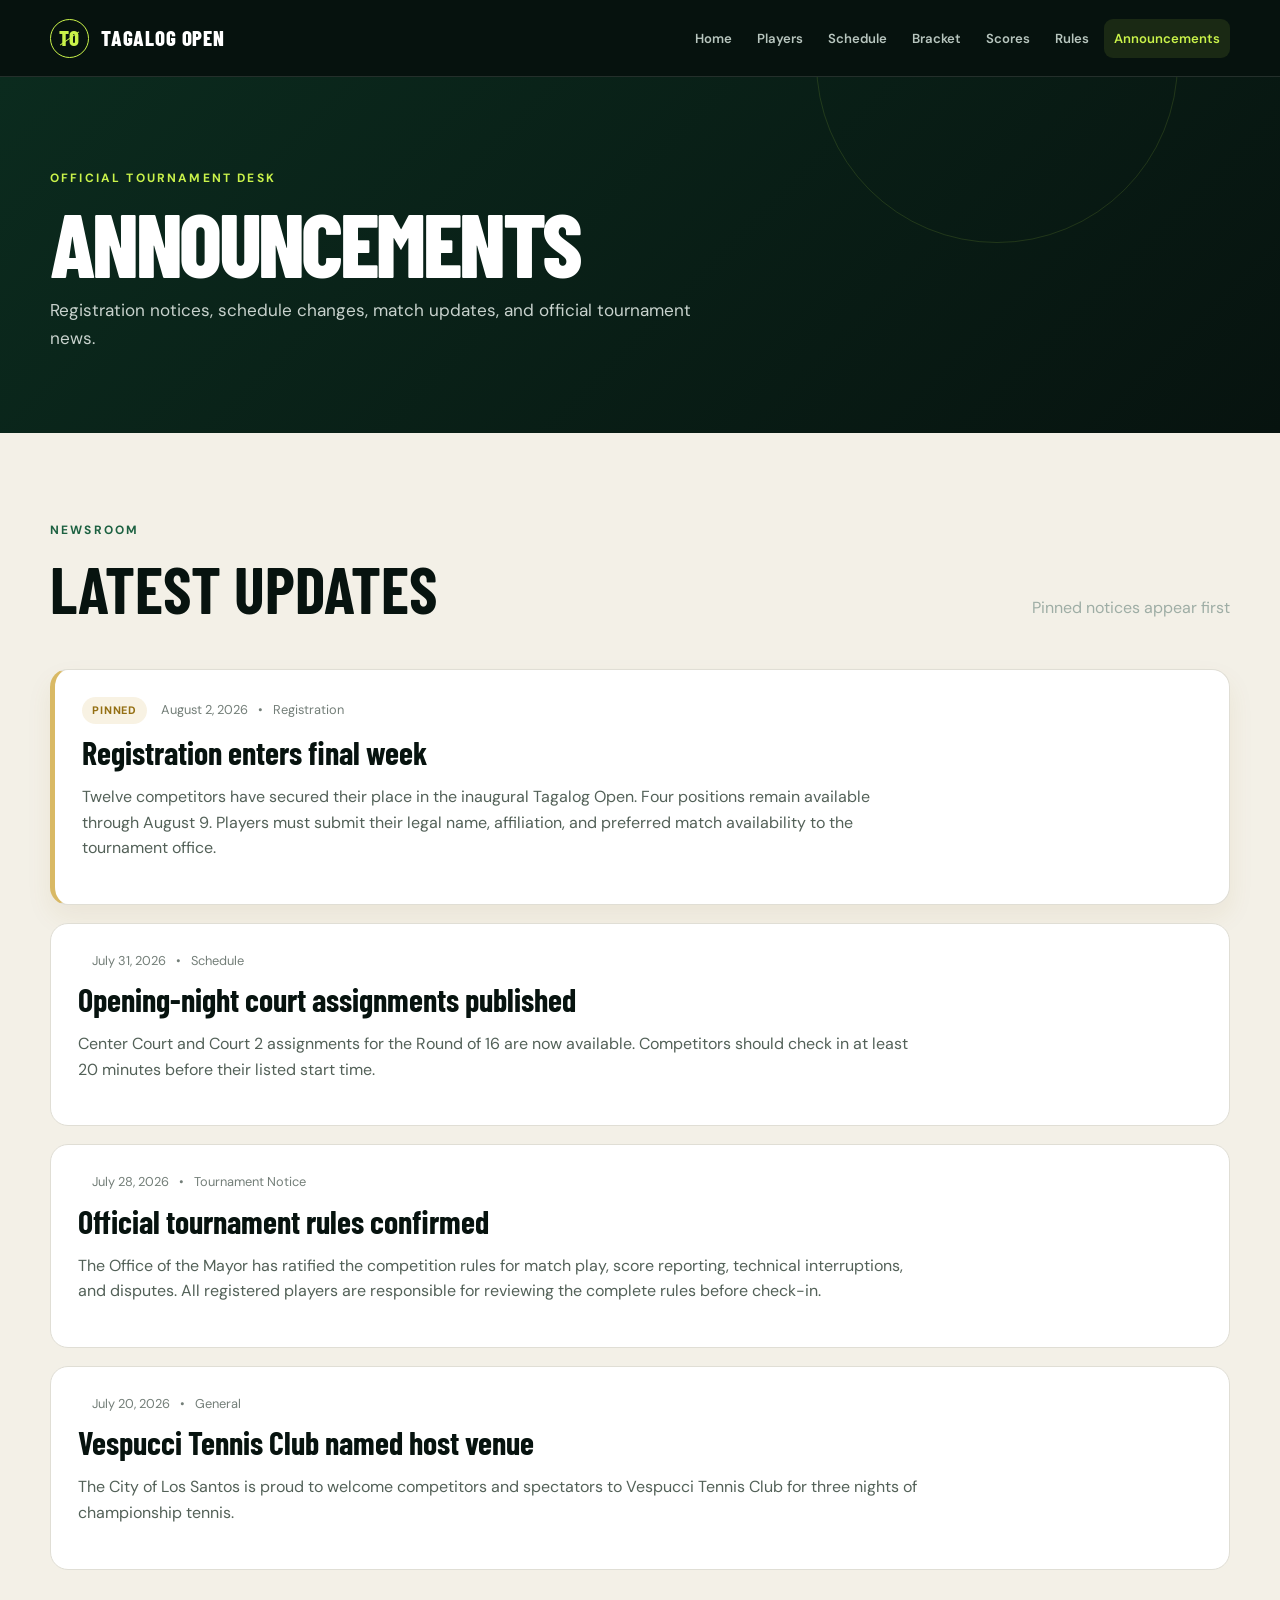
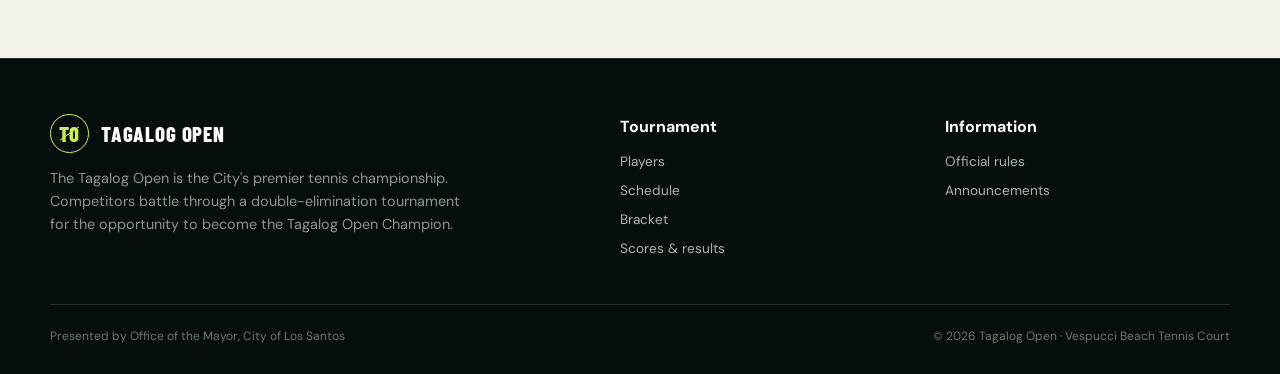
==== commit 6ac00188: "commit" ====
--- a/announcements.html
+++ b/announcements.html
@@ -9,9 +9,7 @@
     </head>
     
     <body data-page="announcements">
-        <div data-site-header>
-
-        </div>
+        <div data-site-header></div>
         <main id="main">
             <section class="page-hero">
                 <div class="container">
@@ -21,5 +19,23 @@
                 </div>
             </section>
             <section class="section section-soft">
-                    <div class="container">
-                        <div class="section-heading"><div><div class="eyebrow" style="color:var(--green-2)">Newsroom</div><h2 class="section-title">Latest updates</h2></div><p class="muted">Pinned notices appear first</p></div><div class="announcement-list" id="announcement-list"></div></div></section></main><div data-site-footer></div></body></html>
+                <div class="container">
+                    <div class="section-heading">
+                        <div>
+                            <div class="eyebrow" style="color:var(--green-2)">Newsroom</div>
+                            <h2 class="section-title">Latest updates</h2>
+                        </div>
+                        <p class="muted">Pinned notices appear first</p>
+                    </div>
+                    <div class="announcement-list" id="announcement-list"></div>
+                </div>
+            </section>
+        </main>
+        <div data-site-footer></div>
+
+        <!-- Shared modal used for announcement photos and details -->
+        <div id="detail-modal" class="modal" hidden>
+            <div class="modal-panel"></div>
+        </div>
+    </body>
+</html>
--- a/css/styles.css
+++ b/css/styles.css
@@ -14,7 +14,13 @@
 /* Home page hero, stat cards, and featured sections */
 .hero{min-height:calc(100svh - 76px);display:flex;align-items:center;position:relative;overflow:hidden;padding:70px 0;background:radial-gradient(circle at 78% 44%,rgba(28,97,65,.65),transparent 34%),linear-gradient(120deg,#07130f,#0c291e)}.hero:before{content:'';position:absolute;right:-7%;top:9%;width:53vw;aspect-ratio:1;border:1px solid rgba(201,242,74,.18);border-radius:50%;box-shadow:0 0 0 70px rgba(255,255,255,.025),0 0 0 140px rgba(255,255,255,.018)}.hero:after{content:'';position:absolute;right:6%;bottom:-15%;width:32vw;height:75%;border:2px solid rgba(255,255,255,.08);border-radius:50% 50% 0 0}.hero-grid{position:relative;z-index:1;display:grid;grid-template-columns:1.25fr .75fr;align-items:end;gap:60px}.hero-copy .lead{font-size:1.14rem}.hero-actions{display:flex;gap:12px;margin-top:32px;flex-wrap:wrap}.button{display:inline-flex;align-items:center;justify-content:center;gap:8px;padding:13px 20px;border:1px solid transparent;border-radius:999px;font-weight:700;transition:.2s}.button-primary{background:var(--lime);color:var(--ink)}.button-primary:hover{background:#dcff70;transform:translateY(-2px)}.button-secondary{border-color:rgba(255,255,255,.3);color:#fff}.button-secondary:hover{border-color:var(--lime);color:var(--lime)}.hero-card{background:rgba(7,19,15,.74);border:1px solid var(--line);border-radius:var(--radius);padding:26px;box-shadow:var(--shadow);backdrop-filter:blur(12px)}.hero-card-label{font-size:.7rem;text-transform:uppercase;letter-spacing:.14em;color:var(--muted)}.hero-meta{display:grid;grid-template-columns:1fr 1fr;gap:22px;margin-top:25px;padding-top:22px;border-top:1px solid var(--line)}.hero-meta strong{display:block;font-family:'Barlow Condensed';font-size:1.4rem;line-height:1.1}.countdown{display:grid;grid-template-columns:repeat(4,1fr);gap:8px;margin-top:18px}.count-unit{background:rgba(255,255,255,.05);border-radius:12px;padding:12px 7px;text-align:center}.count-unit strong{font-family:'Barlow Condensed';display:block;font-size:2rem;color:var(--lime);line-height:1}.count-unit span{font-size:.62rem;color:var(--muted);text-transform:uppercase;letter-spacing:.08em}.count-message{color:var(--lime);font-family:'Barlow Condensed';font-size:2rem;text-transform:uppercase;margin:20px 0 0}
 
-.stats-grid{display:grid;grid-template-columns:repeat(4,1fr);border:1px solid var(--line);border-radius:var(--radius);overflow:hidden}.stat{padding:27px;border-right:1px solid var(--line)}.stat:last-child{border:0}.stat strong{display:block;font-family:'Barlow Condensed';font-size:2.7rem;line-height:1;color:var(--lime)}.stat span{font-size:.8rem;color:var(--muted);text-transform:uppercase;letter-spacing:.08em}.cards-3{display:grid;grid-template-columns:repeat(3,1fr);gap:18px}.card{background:#10241c;border:1px solid var(--line);border-radius:var(--radius);padding:24px;transition:.25s}.card:hover{transform:translateY(-3px);border-color:rgba(201,242,74,.35)}.section-soft .card{background:#fff;border-color:#e0ded5;box-shadow:0 10px 24px rgba(20,35,28,.06)}.card-kicker{font-size:.72rem;color:var(--green-2);text-transform:uppercase;letter-spacing:.12em;font-weight:700}.card h3{font-family:'Barlow Condensed';font-size:1.6rem;line-height:1.05;margin:10px 0}.announcement-feature{display:grid;grid-template-columns:.45fr 1fr;background:var(--lime);color:var(--ink);border-radius:var(--radius);overflow:hidden}.announcement-feature .feature-label{display:flex;align-items:center;justify-content:center;min-height:230px;background:var(--green);color:var(--lime);font-family:'Barlow Condensed';font-size:2.2rem;text-transform:uppercase;text-align:center;padding:25px}.feature-body{padding:36px}.feature-body h3{font-family:'Barlow Condensed';font-size:2rem;line-height:1;margin:10px 0}.match-feature{display:grid;grid-template-columns:1fr auto 1fr;align-items:center;text-align:center;gap:28px}.competitor{font-family:'Barlow Condensed';font-size:2.1rem;font-weight:700;text-transform:uppercase}.versus{color:var(--lime);font-family:'Barlow Condensed';font-size:1.5rem}.quick-card{min-height:180px;display:flex;flex-direction:column;justify-content:space-between}.quick-card .arrow{font-size:1.5rem;color:var(--lime)}
+.reveal-section{opacity:0;transform:perspective(1100px) translateY(24px) rotateX(6deg);transform-origin:top center;transition:opacity .75s ease,transform .75s cubic-bezier(.2,.8,.2,1);will-change:opacity,transform}.reveal-section.is-visible{opacity:1;transform:perspective(1100px) translateY(0) rotateX(0)}
+
+.stats-grid{display:grid;grid-template-columns:repeat(3,1fr);border:1px solid var(--line);border-radius:var(--radius);overflow:hidden}.stat{padding:27px;border-right:1px solid var(--line)}.stat:last-child{border:0}.stat strong{display:block;font-family:'Barlow Condensed';font-size:2.7rem;line-height:1;color:var(--lime)}.stat span{font-size:.8rem;color:var(--muted);text-transform:uppercase;letter-spacing:.08em}.cards-3{display:grid;grid-template-columns:repeat(3,1fr);gap:18px}.card{background:#10241c;border:1px solid var(--line);border-radius:var(--radius);padding:24px;transition:.25s}.card:hover{transform:translateY(-3px);border-color:rgba(201,242,74,.35)}.section-soft .card{background:#fff;border-color:#e0ded5;box-shadow:0 10px 24px rgba(20,35,28,.06)}.card-kicker{font-size:.72rem;color:var(--green-2);text-transform:uppercase;letter-spacing:.12em;font-weight:700}.card h3{font-family:'Barlow Condensed';font-size:1.6rem;line-height:1.05;margin:10px 0}.announcement-feature{display:grid;grid-template-columns:.45fr 1fr;background:var(--lime);color:var(--ink);border-radius:var(--radius);overflow:hidden}.announcement-feature .feature-label{display:flex;align-items:center;justify-content:center;min-height:230px;background:var(--green);color:var(--lime);font-family:'Barlow Condensed';font-size:2.2rem;text-transform:uppercase;text-align:center;padding:25px}.feature-body{padding:36px}.feature-body h3{font-family:'Barlow Condensed';font-size:2rem;line-height:1;margin:10px 0}.match-feature{display:grid;grid-template-columns:1fr auto 1fr;align-items:center;text-align:center;gap:28px}.competitor{font-family:'Barlow Condensed';font-size:2.1rem;font-weight:700;text-transform:uppercase;line-height:1}.versus{color:var(--lime);font-family:'Barlow Condensed';font-size:1.5rem}.quick-card{min-height:180px;display:flex;flex-direction:column;justify-content:space-between}.quick-card .arrow{font-size:1.5rem;color:var(--lime)}.featured-match-stack{display:grid;gap:16px}.featured-match-spotlight{padding:28px}.featured-match-spotlight .card-kicker{margin-bottom:12px}.featured-match-spotlight .match-feature{gap:18px}.featured-match-spotlight .competitor{font-size:clamp(1.7rem,3vw,2.4rem)}.featured-match-queue{display:grid;gap:10px}.queue-label{font-size:.72rem;letter-spacing:.14em;text-transform:uppercase;color:var(--green-2);font-weight:800}.mini-match{background:#fff;border:1px solid #e0ded5;border-radius:14px;padding:14px 16px;box-shadow:0 8px 18px rgba(20,35,28,.05)}.mini-match-head,.mini-match-meta{display:flex;justify-content:space-between;gap:12px;align-items:center}.mini-match-head strong{font-family:'Barlow Condensed';font-size:1.15rem;text-transform:uppercase;line-height:1}.mini-match-head span,.mini-match-meta{color:#72807a;font-size:.78rem}.mini-match-vs{margin:8px 0 6px;font-family:'Barlow Condensed';font-size:1rem;color:var(--green-2);text-transform:uppercase;letter-spacing:.08em}
+
+/* Prize section - softer, warmer styling */
+.prize-section{background:linear-gradient(180deg,#faf5e8 0%,#f3ead4 100%);color:#2f2514}.prize-section .section-title{color:#2b2112}.prize-section .muted{color:#6f5b37}.prize-section .eyebrow{color:#9c6d1b}.prize-grid{gap:16px}.prize-card{background:linear-gradient(180deg,#fffdf8 0%,#f7efd9 100%);border-color:#e5c98d;box-shadow:0 14px 30px rgba(117,83,13,.09)}.prize-card:hover{transform:translateY(-3px);border-color:#d6ab53}.prize-icon{border-color:#d6ab53;background:rgba(214,171,83,.12);color:#9a6b13;box-shadow:inset 0 0 0 1px rgba(255,255,255,.35)}
+.featured-matches-section{background:linear-gradient(180deg,#edf6ef 0%,#e4eee6 100%);color:#112018;border-top:1px solid rgba(28,97,65,.08);border-bottom:1px solid rgba(28,97,65,.08)}.featured-matches-section .section-title{color:#103124}.featured-matches-section .eyebrow{color:#2b6a49}.featured-matches-section .muted{color:#60726a}.featured-matches-section .card,.featured-matches-section .mini-match{background:#fbfdfb;border-color:#d9e4da}.featured-matches-section .featured-match-spotlight{background:linear-gradient(180deg,#ffffff 0%,#f8fcf8 100%);box-shadow:0 14px 30px rgba(17,32,24,.07)}.featured-matches-section .queue-label{color:#2b6a49}.honors-section{background:linear-gradient(180deg,#fbf4e6 0%,#f3e6ca 100%);color:#271f10;border-top:1px solid rgba(217,185,100,.2)}.honors-section .section-title{color:#2a2213}.honors-section .muted{color:#6d5d42}.honors-section .eyebrow{color:#8f6f1f}.honors-section .outcome-card.is-final{background:linear-gradient(180deg,#fffdf3 0%,#fff6d9 100%);border-color:#d6bc74}.honors-section .outcome-card.is-pending{background:#fffaf0;border-color:#e5d9bd}.explore-section{background:linear-gradient(180deg,#07130f 0%,#0a1a14 100%);color:#fff;border-top:1px solid rgba(201,242,74,.06)}.explore-section .section-title{color:#fff}.explore-section .eyebrow{color:var(--lime)}.explore-section .muted{color:#a4b0aa}.explore-section .card{background:#10241c;border-color:rgba(255,255,255,.09);box-shadow:0 10px 24px rgba(0,0,0,.1)}.explore-section .card:hover{border-color:rgba(201,242,74,.35)}.explore-section .quick-card .arrow{color:var(--lime)}
 
 /* Shared layouts for inside pages like Players, Schedule, and Rules */
 .page-hero{padding:92px 0 64px;background:linear-gradient(135deg,#0b2b1e,#07130f);position:relative;overflow:hidden}.page-hero:after{content:'';position:absolute;width:360px;height:360px;border:1px solid rgba(201,242,74,.13);border-radius:50%;right:8%;top:-55%}.page-hero .display{font-size:clamp(3.5rem,7vw,6.3rem)}.toolbar{display:flex;flex-wrap:wrap;gap:12px;margin-bottom:28px}.field{position:relative;flex:1;min-width:210px}.field input,.field select{width:100%;height:48px;border:1px solid #d9ded9;background:#fff;color:var(--ink);padding:0 15px;border-radius:12px;outline:none}.field input:focus,.field select:focus{border-color:var(--green-2);box-shadow:0 0 0 3px rgba(28,97,65,.12)}.players-grid{display:grid;grid-template-columns:repeat(3,1fr);gap:18px}.player-card{position:relative}.player-top{display:flex;justify-content:space-between;align-items:start}.avatar{width:58px;height:58px;border-radius:50%;background:var(--green);color:var(--lime);display:grid;place-items:center;font-family:'Barlow Condensed';font-size:1.3rem;font-weight:800}.seed{font-family:'Barlow Condensed';font-size:1.1rem;color:var(--green-2)}.player-card h3{margin:22px 0 2px}.card-footer{display:flex;justify-content:space-between;align-items:center;margin-top:20px;padding-top:16px;border-top:1px solid #e7e7e2}.text-button{background:transparent;border:0;padding:2px;color:var(--green-2);font-weight:700}.badge{display:inline-flex;align-items:center;gap:6px;border-radius:999px;padding:5px 9px;font-size:.67rem;font-weight:700;text-transform:uppercase;letter-spacing:.06em;background:#e8eee9;color:var(--green)}.badge:before{content:'';width:6px;height:6px;border-radius:50%;background:currentColor}.badge-live{background:#fee4e1;color:#c33d33}.badge-upcoming{background:#e8f0e9;color:#286b48}.badge-completed{background:#e5e8e6;color:#526159}.badge-postponed{background:#fff2cf;color:#9b6a00}.badge-cancelled{background:#eee;color:#777}.badge-confirmed,.badge-active{background:#e6f3e4;color:#307340}.badge-pending,.badge-reserve{background:#fff0cd;color:#8c6300}
@@ -22,21 +28,40 @@
 .table-wrap{overflow-x:auto;border:1px solid #e0ded5;border-radius:var(--radius);background:#fff}.data-table{width:100%;border-collapse:collapse;min-width:860px}.data-table th{text-align:left;background:#f0efe9;padding:14px 18px;font-size:.7rem;text-transform:uppercase;letter-spacing:.1em;color:#647169}.data-table td{padding:17px 18px;border-top:1px solid #e9e8e2;font-size:.9rem}.data-table tbody tr:hover{background:#f8f8f4}.name-cell{font-weight:700}.mobile-match-list{display:none}.empty-state{text-align:center;padding:64px 20px;border:1px dashed #cbd1cb;border-radius:var(--radius);color:#66736c}.empty-state strong{display:block;font-family:'Barlow Condensed';font-size:1.8rem;color:var(--ink)}
 
 /* Bracket-specific styling */
-.bracket-shell{overflow-x:auto;padding:12px 0 28px}.bracket{display:flex;gap:34px;min-width:1180px;align-items:stretch}.bracket-round{width:210px;display:flex;flex-direction:column}.bracket-round h3{font-family:'Barlow Condensed';text-transform:uppercase;font-size:1.25rem;color:var(--green);margin:0 0 18px}.round-matches{display:flex;flex:1;flex-direction:column;justify-content:space-around;gap:14px}.bracket-match{background:#fff;border:1px solid #dfe2dc;border-radius:12px;box-shadow:0 7px 18px rgba(0,0,0,.05);position:relative}.bracket-match:after{content:'';position:absolute;right:-35px;top:50%;width:34px;border-top:1px solid #aab5ad}.bracket-round:last-child .bracket-match:after{display:none}.bracket-player{padding:10px 12px;font-size:.82rem;display:flex;justify-content:space-between;gap:6px}.bracket-player+.bracket-player{border-top:1px solid #e5e7e3}.bracket-player.winner{font-weight:700;color:var(--green-2);background:#f0f8ed}.bracket-player.tbd{color:#9ba39e}.champion-round .bracket-match{border-color:var(--gold);background:#fffbef}.champion-round h3{color:#9b761a}
+.bracket-shell{overflow-x:auto;padding:12px 0 28px}.bracket{display:flex;gap:34px;min-width:1620px;align-items:stretch}.bracket-round{width:210px;display:flex;flex-direction:column}.bracket-round h3{font-family:'Barlow Condensed';text-transform:uppercase;font-size:1.25rem;color:var(--green);margin:0 0 18px;text-align:center}.round-matches{display:flex;flex:1;flex-direction:column;justify-content:space-around;gap:14px}.bracket-match{background:#fff;border:1px solid #dfe2dc;border-radius:12px;box-shadow:0 7px 18px rgba(0,0,0,.05);position:relative}.bracket-match:after{content:'';position:absolute;right:-35px;top:50%;width:34px;border-top:1px solid #aab5ad}.bracket-round:last-child .bracket-match:after{display:none}.bracket-player{padding:10px 12px;font-size:.82rem;display:flex;justify-content:space-between;gap:6px}.bracket-player+.bracket-player{border-top:1px solid #e5e7e3}.bracket-player.winner{font-weight:700;color:var(--green-2);background:#f0f8ed}.bracket-player.tbd{color:#9ba39e}.champion-round{width:250px}.champion-round h3{color:#fff;background:linear-gradient(180deg,#8b6516 0%,#d4a92d 100%);border-radius:999px;padding:12px 14px;box-shadow:0 12px 24px rgba(212,169,45,.18)}.champion-round .bracket-match{border:2px solid var(--gold);background:linear-gradient(180deg,#fffef6 0%,#fff7dd 100%);box-shadow:0 14px 30px rgba(180,144,39,.14)}.champion-winner{min-height:180px}.bracket-champion{min-height:180px;display:flex;flex-direction:column;align-items:center;justify-content:center;text-align:center;padding:24px;width:100%}.champion-badge{font-family:'Barlow Condensed';font-size:1rem;letter-spacing:.12em;text-transform:uppercase;color:#9b761a;background:rgba(217,185,100,.18);padding:8px 14px;border-radius:999px;margin-bottom:14px}.champion-name{font-family:'Barlow Condensed';font-size:2.4rem;line-height:1;color:var(--ink);text-transform:uppercase}.champion-name.tbd{color:#9ba39e}.bracket-champion p{margin:10px 0 0;color:#7a6a42;font-size:.86rem}.empty-bracket-slot{display:grid;place-items:center;min-height:76px;background:#fbfbf8;color:#a0a79f;font-size:.78rem;font-weight:700;letter-spacing:.08em;text-transform:uppercase}
 
 /* Results tabs, rule accordions, announcements, and modal windows */
 .tabs{display:flex;gap:8px;margin-bottom:26px;border-bottom:1px solid #dcded8}.tab{background:none;border:0;padding:12px 16px;border-bottom:3px solid transparent;color:#738078;font-weight:700}.tab.active{color:var(--green);border-color:var(--green)}.tab-panel[hidden]{display:none}.result-grid{display:grid;grid-template-columns:repeat(2,1fr);gap:18px}.result-card{background:#fff;border:1px solid #e0ded5;border-radius:var(--radius);overflow:hidden}.result-head{display:flex;justify-content:space-between;padding:15px 19px;background:#f5f4ef}.score-line{display:grid;grid-template-columns:1fr auto;gap:15px;padding:13px 19px}.score-line+.score-line{border-top:1px solid #ecebe6}.score-line.winner{font-weight:700;color:var(--green-2)}.result-foot{display:flex;justify-content:space-between;align-items:center;padding:13px 19px;background:#faf9f5;font-size:.78rem;color:#6f7973}
 
 .rules-list{display:grid;gap:12px}.accordion{background:#fff;border:1px solid #deded7;border-radius:14px;overflow:hidden}.accordion h2{margin:0}.accordion-trigger{width:100%;display:flex;justify-content:space-between;align-items:center;text-align:left;padding:19px 22px;border:0;background:#fff;color:var(--ink);font-family:'Barlow Condensed';font-size:1.35rem;font-weight:700}.accordion-trigger span:last-child{color:var(--green-2);font-family:'DM Sans';transition:.2s}.accordion.open .accordion-trigger span:last-child{transform:rotate(45deg)}.accordion-content{padding:0 22px 20px;color:#57645c}.accordion-content[hidden]{display:none}.rules-meta{display:flex;justify-content:space-between;gap:20px;padding:18px 22px;background:#e5ebdf;border-radius:14px;margin-bottom:25px}
 
-.announcement-list{display:grid;gap:18px}.announcement-card{background:#fff;color:var(--ink);border:1px solid #e0ded5;border-radius:var(--radius);padding:27px;position:relative}.announcement-card.pinned{border-left:5px solid var(--gold)}.announcement-card h2{font-family:'Barlow Condensed';font-size:2rem;line-height:1;margin:12px 0}.announcement-meta{display:flex;align-items:center;gap:10px;flex-wrap:wrap;color:#737e78;font-size:.8rem}.pin-label{color:#946f13;font-weight:700;text-transform:uppercase;letter-spacing:.08em}.announcement-card p{color:#536158;max-width:840px}.modal{position:fixed;inset:0;z-index:500;display:grid;place-items:center;padding:20px;background:rgba(2,9,6,.82);backdrop-filter:blur(7px)}.modal[hidden]{display:none}.modal-panel{width:min(100%,570px);max-height:90vh;overflow:auto;background:var(--cream);color:var(--ink);border-radius:var(--radius);box-shadow:var(--shadow);padding:30px;position:relative}.modal-close{position:absolute;right:15px;top:15px;width:40px;height:40px;border:0;border-radius:50%;background:#e3e3dc;font-size:1.3rem}.modal-title{font-family:'Barlow Condensed';font-size:2.4rem;line-height:1;margin:20px 0 5px}.detail-grid{display:grid;grid-template-columns:1fr 1fr;gap:14px;margin:24px 0}.detail{background:#fff;border-radius:12px;padding:13px}.detail small{display:block;color:#78837c;text-transform:uppercase;letter-spacing:.08em}.detail strong{display:block;margin-top:4px}.outcomes{display:grid;grid-template-columns:repeat(3,1fr);gap:18px}.outcome-card{text-align:center}.outcome-icon{width:70px;height:70px;margin:0 auto 15px;border:1px solid var(--gold);border-radius:50%;display:grid;place-items:center;font-family:'Barlow Condensed';color:var(--gold);font-size:1.5rem}.outcome-card.tbd{opacity:.65}
+.announcement-list{display:grid;gap:18px}.announcement-card{background:#fff;color:var(--ink);border:1px solid #e0ded5;border-radius:var(--radius);padding:27px;position:relative;overflow:hidden;display:grid;grid-template-columns:minmax(0,1fr) 240px;gap:20px;align-items:start}.announcement-card:before{content:'';position:absolute;inset:0 auto 0 0;width:4px;background:transparent}.announcement-card.pinned{border-left:5px solid var(--gold);box-shadow:0 12px 26px rgba(141,104,24,.08)}.announcement-card.urgent{background:linear-gradient(180deg,#fff7f4 0%,#fff2ee 100%);border-color:#efb4a4;box-shadow:0 14px 30px rgba(174,72,44,.10)}.announcement-card.urgent:before{background:linear-gradient(180deg,#d85a3c 0%,#b63d27 100%)}.announcement-card-main{min-width:0}.announcement-feature-layout{display:grid;grid-template-columns:minmax(0,1fr) 220px;gap:22px;align-items:start}.announcement-feature-copy{min-width:0}.announcement-feature-thumb{display:block;position:relative;width:220px;height:180px;padding:0;border:0;background:none;border-radius:18px;overflow:hidden;cursor:pointer;box-shadow:0 10px 24px rgba(20,35,28,.12);align-self:start}.announcement-feature-thumb img{display:block;width:100%;height:100%;object-fit:cover}.announcement-feature-thumb span{position:absolute;right:12px;bottom:12px;background:rgba(7,19,15,.72);color:#fff;padding:7px 10px;border-radius:999px;font-size:.72rem;font-weight:700;letter-spacing:.08em;text-transform:uppercase;backdrop-filter:blur(8px)}.announcement-photo{display:block;width:100%;height:100%;padding:0;border:0;background:none;text-align:left;border-radius:18px;overflow:hidden;cursor:pointer;box-shadow:0 10px 24px rgba(20,35,28,.1)}.announcement-photo img{display:block;width:100%;height:100%;object-fit:cover;transition:transform .25s ease}.announcement-card:hover .announcement-photo img,.announcement-feature-thumb:hover img{transform:scale(1.03)}.announcement-card h2{font-family:'Barlow Condensed';font-size:2rem;line-height:1;margin:12px 0}.announcement-meta{display:flex;align-items:center;gap:10px;flex-wrap:wrap;color:#737e78;font-size:.8rem}.announcement-flags{display:flex;align-items:center;gap:8px;flex-wrap:wrap;margin-right:4px}.pin-label,.urgent-label{display:inline-flex;align-items:center;gap:6px;border-radius:999px;padding:5px 10px;font-size:.68rem;font-weight:800;text-transform:uppercase;letter-spacing:.08em}.pin-label{background:rgba(201,160,61,.14);color:#946f13}.urgent-label{background:rgba(214,78,47,.12);color:#b63d27}.announcement-card.urgent h2{color:#8f2f1f}.announcement-card p{color:#536158;max-width:840px}.announcement-open{margin-top:8px}.multiline-copy{white-space:pre-line}.announcement-modal-photo{display:block;width:100%;max-height:320px;object-fit:cover;border-radius:16px;margin-bottom:18px}.announcement-modal-meta{display:flex;align-items:center;gap:10px;flex-wrap:wrap;margin-bottom:10px;color:#6f7973;font-size:.78rem}.modal{position:fixed;inset:0;z-index:500;display:grid;place-items:center;padding:20px;background:rgba(2,9,6,.82);backdrop-filter:blur(7px)}.modal[hidden]{display:none}.modal-panel{width:min(100%,570px);max-height:90vh;overflow:auto;background:var(--cream);color:var(--ink);border-radius:var(--radius);box-shadow:var(--shadow);padding:30px;position:relative}.modal-close{position:absolute;right:15px;top:15px;width:40px;height:40px;border:0;border-radius:50%;background:#e3e3dc;font-size:1.3rem}.modal-title{font-family:'Barlow Condensed';font-size:2.4rem;line-height:1;margin:20px 0 5px}.detail-grid{display:grid;grid-template-columns:1fr 1fr;gap:14px;margin:24px 0}.detail{background:#fff;border-radius:12px;padding:13px}.detail small{display:block;color:#78837c;text-transform:uppercase;letter-spacing:.08em}.detail strong{display:block;margin-top:4px}.outcomes{display:grid;grid-template-columns:repeat(3,1fr);gap:18px}.outcome-card{text-align:center}.outcome-icon{width:70px;height:70px;margin:0 auto 15px;border:1px solid var(--gold);border-radius:50%;display:grid;place-items:center;font-family:'Barlow Condensed';color:var(--gold);font-size:1.5rem}.outcome-card.is-pending{opacity:.72;background:#fff7ec;border-color:#e6d8b2;box-shadow:0 10px 24px rgba(90,72,27,.08)}.outcome-card.is-pending .outcome-icon{background:rgba(217,185,100,.12)}.outcome-card.is-pending h3{color:#7f7560}.outcome-card.is-final{background:linear-gradient(180deg,#fffdf3 0%,#fff8d8 100%);border-color:#d9b964;box-shadow:0 14px 30px rgba(180,144,39,.16)}.outcome-card.is-final .outcome-icon{background:rgba(217,185,100,.16)}.outcome-card.is-final h3{color:var(--ink)}
 
 /* Shared footer */
 .site-footer{padding:55px 0 28px;background:#050e0b;border-top:1px solid var(--line)}.footer-grid{display:grid;grid-template-columns:1.3fr .7fr .7fr;gap:40px}.footer-copy{color:#899991;max-width:420px;font-size:.9rem}.footer-links{display:grid;gap:7px;font-size:.85rem;color:#aab7b0}.footer-links a:hover{color:var(--lime)}.footer-title{color:#fff;font-weight:700;margin-bottom:12px}.footer-bottom{display:flex;justify-content:space-between;margin-top:45px;padding-top:22px;border-top:1px solid var(--line);font-size:.75rem;color:#687970}
 
 /* Responsive adjustments for tablets and phones */
-@media(max-width:900px){.nav-links{position:fixed;inset:76px 0 auto;background:#07130f;padding:22px;display:none;flex-direction:column;align-items:stretch;border-bottom:1px solid var(--line)}.nav-links.open{display:flex}.nav-links a{font-size:1rem;padding:12px}.menu-toggle{display:block}.hero-grid{grid-template-columns:1fr}.hero-card{max-width:580px}.stats-grid{grid-template-columns:1fr 1fr}.stat:nth-child(2){border-right:0}.stat:nth-child(-n+2){border-bottom:1px solid var(--line)}.cards-3,.players-grid{grid-template-columns:1fr 1fr}.result-grid{grid-template-columns:1fr}.footer-grid{grid-template-columns:1fr 1fr}.footer-grid>div:first-child{grid-column:1/-1}}
-@media(max-width:640px){.container{width:min(calc(100% - 28px),var(--max))}.section{padding:64px 0}.section-heading{align-items:start;flex-direction:column}.display{font-size:3.75rem}.hero{min-height:auto;padding:60px 0}.hero:before{width:100vw}.hero-grid{gap:35px}.hero-card{padding:20px}.hero-meta{grid-template-columns:1fr}.announcement-feature{grid-template-columns:1fr}.announcement-feature .feature-label{min-height:100px}.feature-body{padding:25px}.cards-3,.players-grid{grid-template-columns:1fr}.match-feature{grid-template-columns:1fr;gap:8px}.versus{font-size:1rem}.stats-grid{grid-template-columns:1fr 1fr}.stat{padding:20px}.stat strong{font-size:2.2rem}.page-hero{padding:65px 0 45px}.toolbar{display:grid;grid-template-columns:1fr 1fr}.field{min-width:0}.field:first-child{grid-column:1/-1}.table-wrap{display:none}.mobile-match-list{display:grid;gap:12px}.mobile-match{background:#fff;border:1px solid #e0ded5;border-radius:14px;padding:17px}.mobile-match-head,.mobile-match-meta{display:flex;justify-content:space-between;align-items:center;gap:10px}.mobile-match-players{font-family:'Barlow Condensed';font-size:1.3rem;line-height:1.2;margin:14px 0}.mobile-match-meta{font-size:.75rem;color:#6d7972}.outcomes{grid-template-columns:1fr}.footer-grid{grid-template-columns:1fr}.footer-grid>div:first-child{grid-column:auto}.footer-bottom{flex-direction:column;gap:8px}.detail-grid{grid-template-columns:1fr}.modal-panel{padding:24px 20px}.rules-meta{flex-direction:column}.count-unit strong{font-size:1.65rem}}
+@media(max-width:900px){.nav-links{position:fixed;inset:76px 0 auto;background:#07130f;padding:22px;display:none;flex-direction:column;align-items:stretch;border-bottom:1px solid var(--line)}.nav-links.open{display:flex}.nav-links a{font-size:1rem;padding:12px}.menu-toggle{display:block}.hero-grid{grid-template-columns:1fr}.hero-card{max-width:580px}.stats-grid{grid-template-columns:1fr 1fr}.stat:nth-child(2){border-right:0}.stat:nth-child(3){grid-column:1/-1;border-right:0}.stat:nth-child(-n+2){border-bottom:1px solid var(--line)}.cards-3,.players-grid{grid-template-columns:1fr 1fr}.result-grid{grid-template-columns:1fr}.footer-grid{grid-template-columns:1fr 1fr}.footer-grid>div:first-child{grid-column:1/-1}}
+@media(max-width:640px){.container{width:min(calc(100% - 28px),var(--max))}.section{padding:64px 0}.section-heading{align-items:start;flex-direction:column}.display{font-size:3.75rem}.hero{min-height:auto;padding:60px 0}.hero:before{width:100vw}.hero-grid{gap:35px}.hero-card{padding:20px}.hero-meta{grid-template-columns:1fr}.announcement-feature{grid-template-columns:1fr}.announcement-feature .feature-label{min-height:100px}.announcement-feature-layout,.announcement-card{grid-template-columns:1fr}.announcement-feature-thumb,.announcement-photo{width:100%;height:190px}.feature-body{padding:25px}.cards-3,.players-grid{grid-template-columns:1fr}.match-feature{grid-template-columns:1fr;gap:8px}.versus{font-size:1rem}.featured-match-spotlight{padding:20px}.featured-match-spotlight .match-feature{grid-template-columns:1fr;gap:8px;text-align:left}.featured-match-queue{gap:8px}.mini-match-head,.mini-match-meta{flex-direction:column;align-items:flex-start}.stats-grid{grid-template-columns:1fr}.stat{padding:20px;border-right:0}.stat strong{font-size:2.2rem}.page-hero{padding:65px 0 45px}.toolbar{display:grid;grid-template-columns:1fr 1fr}.field{min-width:0}.field:first-child{grid-column:1/-1}.table-wrap{display:none}.mobile-match-list{display:grid;gap:12px}.mobile-match{background:#fff;border:1px solid #e0ded5;border-radius:14px;padding:17px}.mobile-match-head,.mobile-match-meta{display:flex;justify-content:space-between;align-items:center;gap:10px}.mobile-match-players{font-family:'Barlow Condensed';font-size:1.3rem;line-height:1.2;margin:14px 0}.mobile-match-meta{font-size:.75rem;color:#6d7972}.outcomes{grid-template-columns:1fr}.footer-grid{grid-template-columns:1fr}.footer-grid>div:first-child{grid-column:auto}.footer-bottom{flex-direction:column;gap:8px}.detail-grid{grid-template-columns:1fr}.modal-panel{padding:24px 20px}.rules-meta{flex-direction:column}.count-unit strong{font-size:1.65rem}}
+
+/* Announcement image fit overrides */
+.announcement-feature-thumb img,
+.announcement-photo img,
+.announcement-modal-photo {
+  object-fit: contain;
+  background: #f7f4ea;
+}
+
+.announcement-feature-thumb img,
+.announcement-photo img {
+  padding: 10px;
+}
+
+.announcement-modal-photo {
+  width: 100%;
+  max-height: 70vh;
+  padding: 12px;
+}
 
 /* Accessibility: disables motion-heavy transitions for users who prefer reduced motion */
-@media(prefers-reduced-motion:reduce){*{scroll-behavior:auto!important;transition:none!important}}
+@media(prefers-reduced-motion:reduce){*{scroll-behavior:auto!important;transition:none!important}.reveal-section{opacity:1;transform:none}}
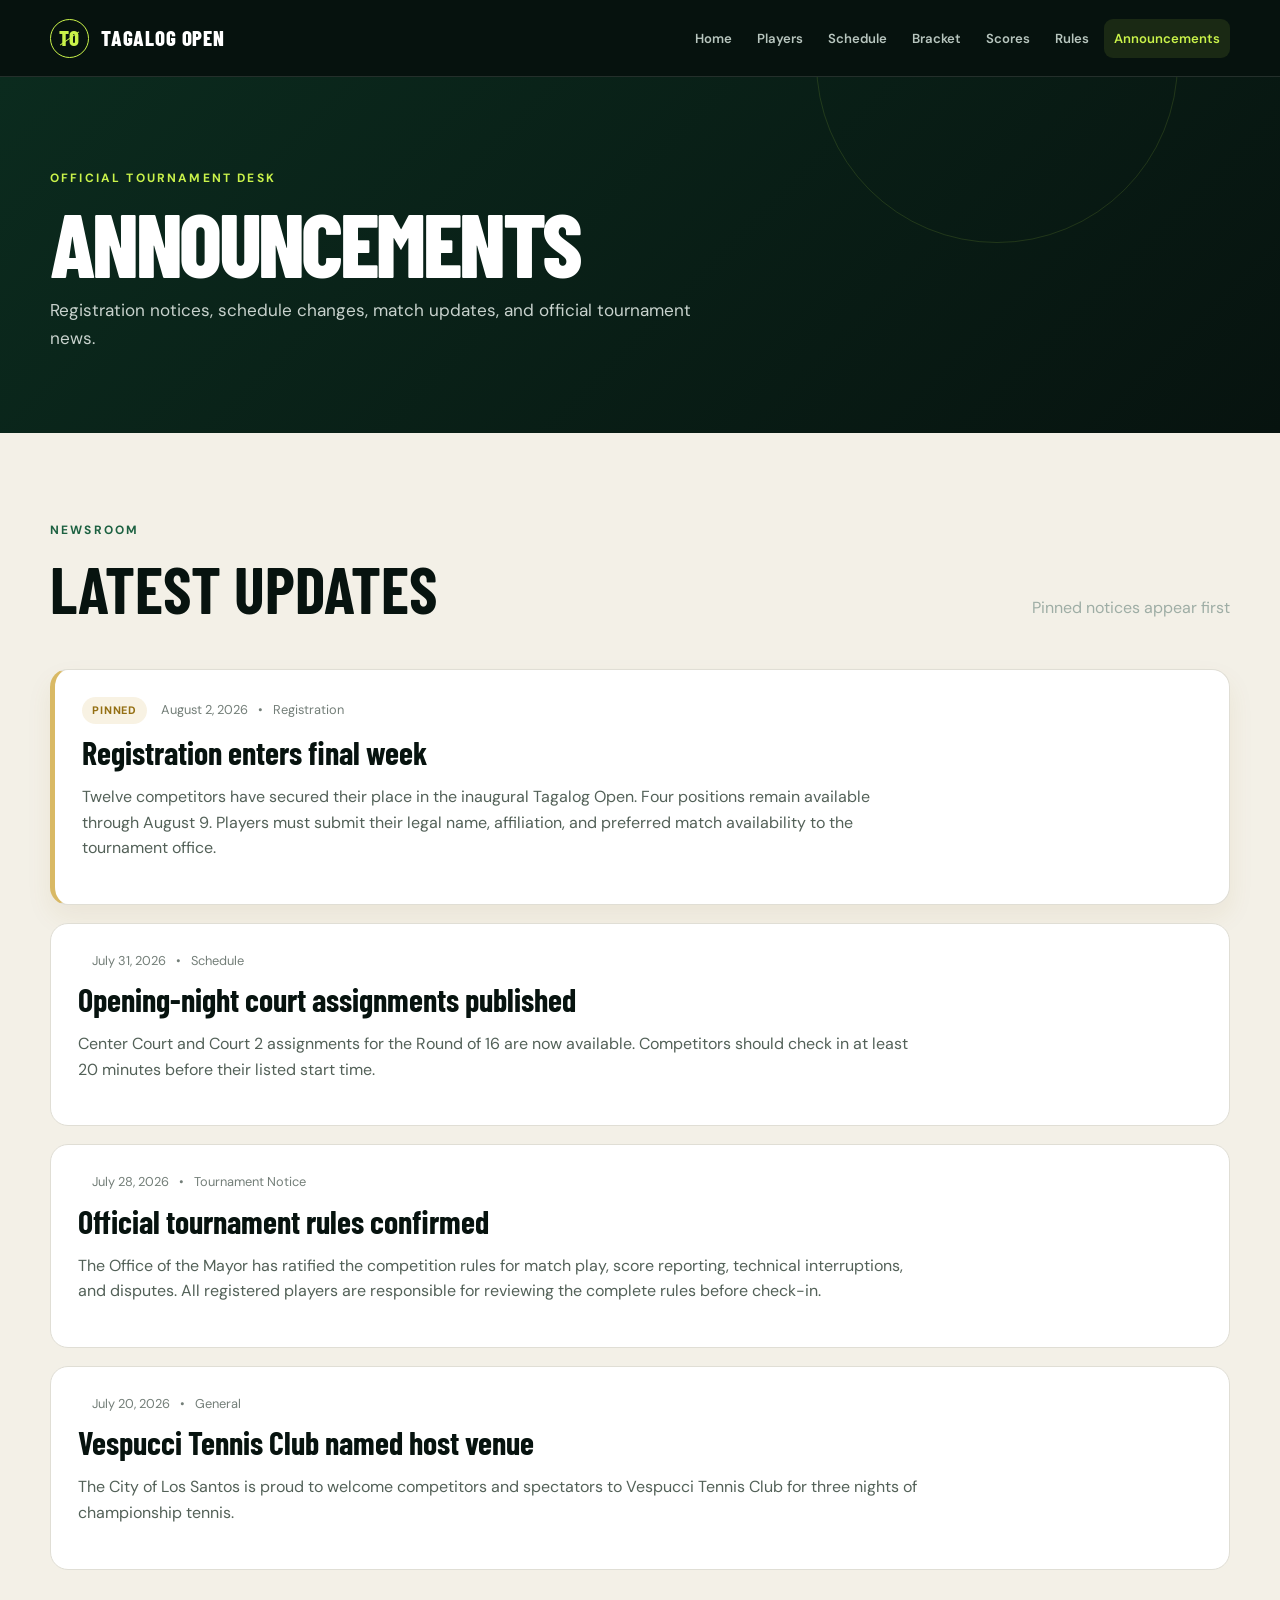
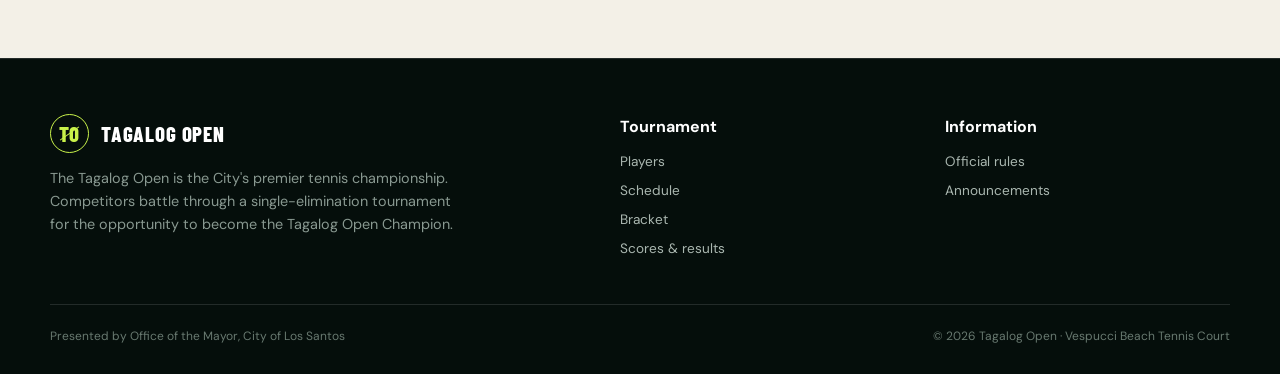
==== commit 08abb505: "push" ====
--- a/announcements.html
+++ b/announcements.html
@@ -2,7 +2,7 @@
 <html lang="en"><head><meta charset="utf-8">
     <meta name="viewport" content="width=device-width,initial-scale=1">
     <meta name="description" content="Official news, notices, and match updates from the Tagalog Open.">
-    <title>Announcements | Tagalog Open</title><link rel="stylesheet" href="css/styles.css">
+    <title>Announcements | Tagalog Open</title><link rel="icon" href="favicon.svg" type="image/svg+xml"><link rel="stylesheet" href="css/styles.css">
     <script type="module" src="js/app.js">
 
     </script>
--- a/css/styles.css
+++ b/css/styles.css
@@ -23,19 +23,19 @@
 .featured-matches-section{background:linear-gradient(180deg,#edf6ef 0%,#e4eee6 100%);color:#112018;border-top:1px solid rgba(28,97,65,.08);border-bottom:1px solid rgba(28,97,65,.08)}.featured-matches-section .section-title{color:#103124}.featured-matches-section .eyebrow{color:#2b6a49}.featured-matches-section .muted{color:#60726a}.featured-matches-section .card,.featured-matches-section .mini-match{background:#fbfdfb;border-color:#d9e4da}.featured-matches-section .featured-match-spotlight{background:linear-gradient(180deg,#ffffff 0%,#f8fcf8 100%);box-shadow:0 14px 30px rgba(17,32,24,.07)}.featured-matches-section .queue-label{color:#2b6a49}.honors-section{background:linear-gradient(180deg,#fbf4e6 0%,#f3e6ca 100%);color:#271f10;border-top:1px solid rgba(217,185,100,.2)}.honors-section .section-title{color:#2a2213}.honors-section .muted{color:#6d5d42}.honors-section .eyebrow{color:#8f6f1f}.honors-section .outcome-card.is-final{background:linear-gradient(180deg,#fffdf3 0%,#fff6d9 100%);border-color:#d6bc74}.honors-section .outcome-card.is-pending{background:#fffaf0;border-color:#e5d9bd}.explore-section{background:linear-gradient(180deg,#07130f 0%,#0a1a14 100%);color:#fff;border-top:1px solid rgba(201,242,74,.06)}.explore-section .section-title{color:#fff}.explore-section .eyebrow{color:var(--lime)}.explore-section .muted{color:#a4b0aa}.explore-section .card{background:#10241c;border-color:rgba(255,255,255,.09);box-shadow:0 10px 24px rgba(0,0,0,.1)}.explore-section .card:hover{border-color:rgba(201,242,74,.35)}.explore-section .quick-card .arrow{color:var(--lime)}
 
 /* Shared layouts for inside pages like Players, Schedule, and Rules */
-.page-hero{padding:92px 0 64px;background:linear-gradient(135deg,#0b2b1e,#07130f);position:relative;overflow:hidden}.page-hero:after{content:'';position:absolute;width:360px;height:360px;border:1px solid rgba(201,242,74,.13);border-radius:50%;right:8%;top:-55%}.page-hero .display{font-size:clamp(3.5rem,7vw,6.3rem)}.toolbar{display:flex;flex-wrap:wrap;gap:12px;margin-bottom:28px}.field{position:relative;flex:1;min-width:210px}.field input,.field select{width:100%;height:48px;border:1px solid #d9ded9;background:#fff;color:var(--ink);padding:0 15px;border-radius:12px;outline:none}.field input:focus,.field select:focus{border-color:var(--green-2);box-shadow:0 0 0 3px rgba(28,97,65,.12)}.players-grid{display:grid;grid-template-columns:repeat(3,1fr);gap:18px}.player-card{position:relative}.player-top{display:flex;justify-content:space-between;align-items:start}.avatar{width:58px;height:58px;border-radius:50%;background:var(--green);color:var(--lime);display:grid;place-items:center;font-family:'Barlow Condensed';font-size:1.3rem;font-weight:800}.seed{font-family:'Barlow Condensed';font-size:1.1rem;color:var(--green-2)}.player-card h3{margin:22px 0 2px}.card-footer{display:flex;justify-content:space-between;align-items:center;margin-top:20px;padding-top:16px;border-top:1px solid #e7e7e2}.text-button{background:transparent;border:0;padding:2px;color:var(--green-2);font-weight:700}.badge{display:inline-flex;align-items:center;gap:6px;border-radius:999px;padding:5px 9px;font-size:.67rem;font-weight:700;text-transform:uppercase;letter-spacing:.06em;background:#e8eee9;color:var(--green)}.badge:before{content:'';width:6px;height:6px;border-radius:50%;background:currentColor}.badge-live{background:#fee4e1;color:#c33d33}.badge-upcoming{background:#e8f0e9;color:#286b48}.badge-completed{background:#e5e8e6;color:#526159}.badge-postponed{background:#fff2cf;color:#9b6a00}.badge-cancelled{background:#eee;color:#777}.badge-confirmed,.badge-active{background:#e6f3e4;color:#307340}.badge-pending,.badge-reserve{background:#fff0cd;color:#8c6300}
+.page-hero{padding:92px 0 64px;background:linear-gradient(135deg,#0b2b1e,#07130f);position:relative;overflow:hidden}.page-hero:after{content:'';position:absolute;width:360px;height:360px;border:1px solid rgba(201,242,74,.13);border-radius:50%;right:8%;top:-55%}.page-hero .display{font-size:clamp(3.5rem,7vw,6.3rem)}.toolbar{display:flex;flex-wrap:wrap;gap:12px;margin-bottom:28px}.field{position:relative;flex:1;min-width:210px}.field input,.field select{width:100%;height:48px;border:1px solid #d9ded9;background:#fff;color:var(--ink);padding:0 15px;border-radius:12px;outline:none}.field input:focus,.field select:focus{border-color:var(--green-2);box-shadow:0 0 0 3px rgba(28,97,65,.12)}.players-grid{display:grid;grid-template-columns:repeat(3,1fr);gap:18px}.player-card{position:relative}.player-top{display:flex;justify-content:space-between;align-items:start}.avatar{width:58px;height:58px;border-radius:50%;background:var(--green);color:var(--lime);display:grid;place-items:center;font-family:'Barlow Condensed';font-size:1.3rem;font-weight:800}.seed{font-family:'Barlow Condensed';font-size:1.1rem;color:var(--green-2)}.player-card h3{margin:22px 0 2px}.card-footer{display:flex;justify-content:space-between;align-items:center;margin-top:20px;padding-top:16px;border-top:1px solid #e7e7e2}.text-button{background:transparent;border:0;padding:2px;color:var(--green-2);font-weight:700}.badge{display:inline-flex;align-items:center;gap:6px;border-radius:999px;padding:5px 9px;font-size:.67rem;font-weight:700;text-transform:uppercase;letter-spacing:.06em;background:#edf2ed;color:#48604f;box-shadow:inset 0 0 0 1px rgba(72,96,79,.08)}.badge:before{content:'';width:6px;height:6px;border-radius:50%;background:currentColor}.badge-live{background:#fee6e2;color:#b83a2e;box-shadow:inset 0 0 0 1px rgba(184,58,46,.08)}.badge-upcoming{background:#e7f4ea;color:#2f714b;box-shadow:inset 0 0 0 1px rgba(47,113,75,.08)}.badge-completed{background:#edf1ee;color:#56635d;box-shadow:inset 0 0 0 1px rgba(86,99,93,.08)}.badge-postponed{background:#fff4d6;color:#a07000;box-shadow:inset 0 0 0 1px rgba(160,112,0,.08)}.badge-cancelled{background:#f1e8e8;color:#8b5a5a;box-shadow:inset 0 0 0 1px rgba(139,90,90,.08)}.badge-confirmed,.badge-active{background:#e6f3e4;color:#307340}.badge-pending,.badge-reserve{background:#e8f1ff;color:#2a5e9b;box-shadow:inset 0 0 0 1px rgba(42,94,155,.10)}
 
-.table-wrap{overflow-x:auto;border:1px solid #e0ded5;border-radius:var(--radius);background:#fff}.data-table{width:100%;border-collapse:collapse;min-width:860px}.data-table th{text-align:left;background:#f0efe9;padding:14px 18px;font-size:.7rem;text-transform:uppercase;letter-spacing:.1em;color:#647169}.data-table td{padding:17px 18px;border-top:1px solid #e9e8e2;font-size:.9rem}.data-table tbody tr:hover{background:#f8f8f4}.name-cell{font-weight:700}.mobile-match-list{display:none}.empty-state{text-align:center;padding:64px 20px;border:1px dashed #cbd1cb;border-radius:var(--radius);color:#66736c}.empty-state strong{display:block;font-family:'Barlow Condensed';font-size:1.8rem;color:var(--ink)}
+.table-wrap{overflow-x:auto;border:1px solid #e0ded5;border-radius:var(--radius);background:#fff}.data-table{width:100%;border-collapse:collapse;min-width:860px}.data-table th{text-align:center;background:#f0efe9;padding:14px 18px;font-size:.7rem;text-transform:uppercase;letter-spacing:.1em;color:#647169}.data-table td{text-align:center;padding:17px 18px;border-top:1px solid #e9e8e2;font-size:.9rem;vertical-align:middle}.data-table tbody tr:hover{background:#f8f8f4}.name-cell{font-weight:700}.tbd-state{display:inline-flex;align-items:center;justify-content:center;min-width:54px;padding:4px 10px;border-radius:999px;background:#fff4d2;color:#8a6500;font-size:.72rem;font-weight:800;letter-spacing:.08em;text-transform:uppercase;box-shadow:inset 0 0 0 1px rgba(138,101,0,.12)}.mobile-match-list{display:none}.empty-state{text-align:center;padding:64px 20px;border:1px dashed #cbd1cb;border-radius:var(--radius);color:#66736c}.empty-state strong{display:block;font-family:'Barlow Condensed';font-size:1.8rem;color:var(--ink)}
 
 /* Bracket-specific styling */
-.bracket-shell{overflow-x:auto;padding:12px 0 28px}.bracket{display:flex;gap:34px;min-width:1620px;align-items:stretch}.bracket-round{width:210px;display:flex;flex-direction:column}.bracket-round h3{font-family:'Barlow Condensed';text-transform:uppercase;font-size:1.25rem;color:var(--green);margin:0 0 18px;text-align:center}.round-matches{display:flex;flex:1;flex-direction:column;justify-content:space-around;gap:14px}.bracket-match{background:#fff;border:1px solid #dfe2dc;border-radius:12px;box-shadow:0 7px 18px rgba(0,0,0,.05);position:relative}.bracket-match:after{content:'';position:absolute;right:-35px;top:50%;width:34px;border-top:1px solid #aab5ad}.bracket-round:last-child .bracket-match:after{display:none}.bracket-player{padding:10px 12px;font-size:.82rem;display:flex;justify-content:space-between;gap:6px}.bracket-player+.bracket-player{border-top:1px solid #e5e7e3}.bracket-player.winner{font-weight:700;color:var(--green-2);background:#f0f8ed}.bracket-player.tbd{color:#9ba39e}.champion-round{width:250px}.champion-round h3{color:#fff;background:linear-gradient(180deg,#8b6516 0%,#d4a92d 100%);border-radius:999px;padding:12px 14px;box-shadow:0 12px 24px rgba(212,169,45,.18)}.champion-round .bracket-match{border:2px solid var(--gold);background:linear-gradient(180deg,#fffef6 0%,#fff7dd 100%);box-shadow:0 14px 30px rgba(180,144,39,.14)}.champion-winner{min-height:180px}.bracket-champion{min-height:180px;display:flex;flex-direction:column;align-items:center;justify-content:center;text-align:center;padding:24px;width:100%}.champion-badge{font-family:'Barlow Condensed';font-size:1rem;letter-spacing:.12em;text-transform:uppercase;color:#9b761a;background:rgba(217,185,100,.18);padding:8px 14px;border-radius:999px;margin-bottom:14px}.champion-name{font-family:'Barlow Condensed';font-size:2.4rem;line-height:1;color:var(--ink);text-transform:uppercase}.champion-name.tbd{color:#9ba39e}.bracket-champion p{margin:10px 0 0;color:#7a6a42;font-size:.86rem}.empty-bracket-slot{display:grid;place-items:center;min-height:76px;background:#fbfbf8;color:#a0a79f;font-size:.78rem;font-weight:700;letter-spacing:.08em;text-transform:uppercase}
+.bracket-shell{overflow-x:auto;padding:12px 0 28px}.bracket{display:flex;gap:34px;min-width:1620px;align-items:stretch}.bracket-round{width:210px;display:flex;flex-direction:column}.bracket-round h3{font-family:'Barlow Condensed';text-transform:uppercase;font-size:1.25rem;color:var(--green);margin:0 0 18px;text-align:center}.round-matches{display:flex;flex:1;flex-direction:column;justify-content:space-around;gap:14px}.bracket-match{background:#fff;border:1px solid #dfe2dc;border-radius:12px;box-shadow:0 7px 18px rgba(0,0,0,.05);position:relative}.bracket-match:after{content:'';position:absolute;right:-35px;top:50%;width:34px;border-top:1px solid #aab5ad}.bracket-round:last-child .bracket-match:after{display:none}.bracket-player{padding:10px 12px;font-size:.82rem;display:flex;justify-content:space-between;gap:6px}.bracket-player+.bracket-player{border-top:1px solid #e5e7e3}.bracket-player.winner{font-weight:700;color:#9b761a;background:#fff8dd}.bracket-player.tbd{color:#9ba39e}.champion-round{width:250px}.champion-round h3{color:#fff;background:linear-gradient(180deg,#8b6516 0%,#d4a92d 100%);border-radius:999px;padding:12px 14px;box-shadow:0 12px 24px rgba(212,169,45,.18)}.champion-round .bracket-match{border:2px solid var(--gold);background:linear-gradient(180deg,#fffef6 0%,#fff7dd 100%);box-shadow:0 14px 30px rgba(180,144,39,.14)}.champion-winner{min-height:180px}.bracket-champion{min-height:180px;display:flex;flex-direction:column;align-items:center;justify-content:center;text-align:center;padding:24px;width:100%}.champion-badge{font-family:'Barlow Condensed';font-size:1rem;letter-spacing:.12em;text-transform:uppercase;color:#9b761a;background:rgba(217,185,100,.18);padding:8px 14px;border-radius:999px;margin-bottom:14px}.champion-name{font-family:'Barlow Condensed';font-size:2.4rem;line-height:1;color:var(--ink);text-transform:uppercase}.champion-name.tbd{color:#9ba39e}.bracket-champion p{margin:10px 0 0;color:#7a6a42;font-size:.86rem}.empty-bracket-slot{display:grid;place-items:center;min-height:76px;background:#fbfbf8;color:#a0a79f;font-size:.78rem;font-weight:700;letter-spacing:.08em;text-transform:uppercase}
 
 /* Results tabs, rule accordions, announcements, and modal windows */
 .tabs{display:flex;gap:8px;margin-bottom:26px;border-bottom:1px solid #dcded8}.tab{background:none;border:0;padding:12px 16px;border-bottom:3px solid transparent;color:#738078;font-weight:700}.tab.active{color:var(--green);border-color:var(--green)}.tab-panel[hidden]{display:none}.result-grid{display:grid;grid-template-columns:repeat(2,1fr);gap:18px}.result-card{background:#fff;border:1px solid #e0ded5;border-radius:var(--radius);overflow:hidden}.result-head{display:flex;justify-content:space-between;padding:15px 19px;background:#f5f4ef}.score-line{display:grid;grid-template-columns:1fr auto;gap:15px;padding:13px 19px}.score-line+.score-line{border-top:1px solid #ecebe6}.score-line.winner{font-weight:700;color:var(--green-2)}.result-foot{display:flex;justify-content:space-between;align-items:center;padding:13px 19px;background:#faf9f5;font-size:.78rem;color:#6f7973}
 
 .rules-list{display:grid;gap:12px}.accordion{background:#fff;border:1px solid #deded7;border-radius:14px;overflow:hidden}.accordion h2{margin:0}.accordion-trigger{width:100%;display:flex;justify-content:space-between;align-items:center;text-align:left;padding:19px 22px;border:0;background:#fff;color:var(--ink);font-family:'Barlow Condensed';font-size:1.35rem;font-weight:700}.accordion-trigger span:last-child{color:var(--green-2);font-family:'DM Sans';transition:.2s}.accordion.open .accordion-trigger span:last-child{transform:rotate(45deg)}.accordion-content{padding:0 22px 20px;color:#57645c}.accordion-content[hidden]{display:none}.rules-meta{display:flex;justify-content:space-between;gap:20px;padding:18px 22px;background:#e5ebdf;border-radius:14px;margin-bottom:25px}
 
-.announcement-list{display:grid;gap:18px}.announcement-card{background:#fff;color:var(--ink);border:1px solid #e0ded5;border-radius:var(--radius);padding:27px;position:relative;overflow:hidden;display:grid;grid-template-columns:minmax(0,1fr) 240px;gap:20px;align-items:start}.announcement-card:before{content:'';position:absolute;inset:0 auto 0 0;width:4px;background:transparent}.announcement-card.pinned{border-left:5px solid var(--gold);box-shadow:0 12px 26px rgba(141,104,24,.08)}.announcement-card.urgent{background:linear-gradient(180deg,#fff7f4 0%,#fff2ee 100%);border-color:#efb4a4;box-shadow:0 14px 30px rgba(174,72,44,.10)}.announcement-card.urgent:before{background:linear-gradient(180deg,#d85a3c 0%,#b63d27 100%)}.announcement-card-main{min-width:0}.announcement-feature-layout{display:grid;grid-template-columns:minmax(0,1fr) 220px;gap:22px;align-items:start}.announcement-feature-copy{min-width:0}.announcement-feature-thumb{display:block;position:relative;width:220px;height:180px;padding:0;border:0;background:none;border-radius:18px;overflow:hidden;cursor:pointer;box-shadow:0 10px 24px rgba(20,35,28,.12);align-self:start}.announcement-feature-thumb img{display:block;width:100%;height:100%;object-fit:cover}.announcement-feature-thumb span{position:absolute;right:12px;bottom:12px;background:rgba(7,19,15,.72);color:#fff;padding:7px 10px;border-radius:999px;font-size:.72rem;font-weight:700;letter-spacing:.08em;text-transform:uppercase;backdrop-filter:blur(8px)}.announcement-photo{display:block;width:100%;height:100%;padding:0;border:0;background:none;text-align:left;border-radius:18px;overflow:hidden;cursor:pointer;box-shadow:0 10px 24px rgba(20,35,28,.1)}.announcement-photo img{display:block;width:100%;height:100%;object-fit:cover;transition:transform .25s ease}.announcement-card:hover .announcement-photo img,.announcement-feature-thumb:hover img{transform:scale(1.03)}.announcement-card h2{font-family:'Barlow Condensed';font-size:2rem;line-height:1;margin:12px 0}.announcement-meta{display:flex;align-items:center;gap:10px;flex-wrap:wrap;color:#737e78;font-size:.8rem}.announcement-flags{display:flex;align-items:center;gap:8px;flex-wrap:wrap;margin-right:4px}.pin-label,.urgent-label{display:inline-flex;align-items:center;gap:6px;border-radius:999px;padding:5px 10px;font-size:.68rem;font-weight:800;text-transform:uppercase;letter-spacing:.08em}.pin-label{background:rgba(201,160,61,.14);color:#946f13}.urgent-label{background:rgba(214,78,47,.12);color:#b63d27}.announcement-card.urgent h2{color:#8f2f1f}.announcement-card p{color:#536158;max-width:840px}.announcement-open{margin-top:8px}.multiline-copy{white-space:pre-line}.announcement-modal-photo{display:block;width:100%;max-height:320px;object-fit:cover;border-radius:16px;margin-bottom:18px}.announcement-modal-meta{display:flex;align-items:center;gap:10px;flex-wrap:wrap;margin-bottom:10px;color:#6f7973;font-size:.78rem}.modal{position:fixed;inset:0;z-index:500;display:grid;place-items:center;padding:20px;background:rgba(2,9,6,.82);backdrop-filter:blur(7px)}.modal[hidden]{display:none}.modal-panel{width:min(100%,570px);max-height:90vh;overflow:auto;background:var(--cream);color:var(--ink);border-radius:var(--radius);box-shadow:var(--shadow);padding:30px;position:relative}.modal-close{position:absolute;right:15px;top:15px;width:40px;height:40px;border:0;border-radius:50%;background:#e3e3dc;font-size:1.3rem}.modal-title{font-family:'Barlow Condensed';font-size:2.4rem;line-height:1;margin:20px 0 5px}.detail-grid{display:grid;grid-template-columns:1fr 1fr;gap:14px;margin:24px 0}.detail{background:#fff;border-radius:12px;padding:13px}.detail small{display:block;color:#78837c;text-transform:uppercase;letter-spacing:.08em}.detail strong{display:block;margin-top:4px}.outcomes{display:grid;grid-template-columns:repeat(3,1fr);gap:18px}.outcome-card{text-align:center}.outcome-icon{width:70px;height:70px;margin:0 auto 15px;border:1px solid var(--gold);border-radius:50%;display:grid;place-items:center;font-family:'Barlow Condensed';color:var(--gold);font-size:1.5rem}.outcome-card.is-pending{opacity:.72;background:#fff7ec;border-color:#e6d8b2;box-shadow:0 10px 24px rgba(90,72,27,.08)}.outcome-card.is-pending .outcome-icon{background:rgba(217,185,100,.12)}.outcome-card.is-pending h3{color:#7f7560}.outcome-card.is-final{background:linear-gradient(180deg,#fffdf3 0%,#fff8d8 100%);border-color:#d9b964;box-shadow:0 14px 30px rgba(180,144,39,.16)}.outcome-card.is-final .outcome-icon{background:rgba(217,185,100,.16)}.outcome-card.is-final h3{color:var(--ink)}
+.announcement-list{display:grid;gap:18px}.announcement-card{background:#fff;color:var(--ink);border:1px solid #e0ded5;border-radius:var(--radius);padding:27px;position:relative;overflow:hidden;display:grid;grid-template-columns:minmax(0,1fr) 240px;gap:20px;align-items:start}.announcement-card:before{content:'';position:absolute;inset:0 auto 0 0;width:4px;background:transparent}.announcement-card.pinned{border-left:5px solid var(--gold);box-shadow:0 12px 26px rgba(141,104,24,.08)}.announcement-card.urgent{background:linear-gradient(180deg,#fff7f4 0%,#fff2ee 100%);border-color:#efb4a4;box-shadow:0 14px 30px rgba(174,72,44,.10)}.announcement-card.urgent:before{background:linear-gradient(180deg,#d85a3c 0%,#b63d27 100%)}.announcement-card-main{min-width:0}.announcement-feature-layout{display:grid;grid-template-columns:minmax(0,1fr) 220px;gap:22px;align-items:start}.announcement-feature-copy{min-width:0}.announcement-feature-thumb{display:block;position:relative;width:220px;height:180px;padding:0;border:0;background:none;border-radius:18px;overflow:hidden;cursor:pointer;box-shadow:0 10px 24px rgba(20,35,28,.12);align-self:start}.announcement-feature-thumb img{display:block;width:100%;height:100%;object-fit:cover}.announcement-feature-thumb span{position:absolute;right:12px;bottom:12px;background:rgba(7,19,15,.72);color:#fff;padding:7px 10px;border-radius:999px;font-size:.72rem;font-weight:700;letter-spacing:.08em;text-transform:uppercase;backdrop-filter:blur(8px)}.announcement-photo{display:block;width:100%;height:100%;padding:0;border:0;background:none;text-align:left;border-radius:18px;overflow:hidden;cursor:pointer;box-shadow:0 10px 24px rgba(20,35,28,.1)}.announcement-photo img{display:block;width:100%;height:100%;object-fit:cover;transition:transform .25s ease}.announcement-card:hover .announcement-photo img,.announcement-feature-thumb:hover img{transform:scale(1.03)}.announcement-card h2{font-family:'Barlow Condensed';font-size:2rem;line-height:1;margin:12px 0}.announcement-meta{display:flex;align-items:center;gap:10px;flex-wrap:wrap;color:#737e78;font-size:.8rem}.announcement-flags{display:flex;align-items:center;gap:8px;flex-wrap:wrap;margin-right:4px}.pin-label,.urgent-label{display:inline-flex;align-items:center;gap:6px;border-radius:999px;padding:5px 10px;font-size:.68rem;font-weight:800;text-transform:uppercase;letter-spacing:.08em}.pin-label{background:rgba(201,160,61,.14);color:#946f13}.urgent-label{background:rgba(214,78,47,.12);color:#b63d27}.announcement-card.urgent h2{color:#8f2f1f}.announcement-card p{color:#536158;max-width:840px}.announcement-open{margin-top:8px}.multiline-copy{white-space:pre-line}.announcement-modal-photo{display:block;width:100%;max-height:320px;object-fit:cover;border-radius:16px;margin-bottom:18px}.announcement-modal-meta{display:flex;align-items:center;gap:10px;flex-wrap:wrap;margin-bottom:10px;color:#6f7973;font-size:.78rem}.modal{position:fixed;inset:0;z-index:500;display:grid;place-items:center;padding:20px;background:rgba(2,9,6,.82);backdrop-filter:blur(7px)}.modal[hidden]{display:none}.modal-panel{width:min(100%,570px);max-height:90vh;overflow:auto;background:var(--cream);color:var(--ink);border-radius:var(--radius);box-shadow:var(--shadow);padding:30px;position:relative}.modal-close{position:absolute;right:15px;top:15px;width:40px;height:40px;border:0;border-radius:50%;background:#e3e3dc;font-size:1.3rem}.modal-title{font-family:'Barlow Condensed';font-size:2.4rem;line-height:1;margin:20px 0 5px}.detail-grid{display:grid;grid-template-columns:1fr 1fr;gap:14px;margin:24px 0}.detail{background:#fff;border-radius:12px;padding:13px}.detail small{display:block;color:#78837c;text-transform:uppercase;letter-spacing:.08em}.detail strong{display:block;margin-top:4px}.outcomes{display:grid;grid-template-columns:repeat(3,1fr);gap:18px}.outcome-card{text-align:center}.outcome-icon{width:70px;height:70px;margin:0 auto 15px;border:1px solid var(--gold);border-radius:50%;display:grid;place-items:center;font-family:'Barlow Condensed';color:var(--gold);font-size:1.5rem}.outcome-card.is-pending{opacity:.98;background:linear-gradient(180deg,#f7fbff 0%,#eaf3ff 100%);border-color:#a8c7ea;box-shadow:0 10px 24px rgba(55,99,148,.08)}.outcome-card.is-pending .outcome-icon{background:rgba(42,94,155,.10);border-color:#7ea9d8;color:#2a5e9b}.outcome-card.is-pending h3{color:#204c79}.outcome-card.is-final{background:linear-gradient(180deg,#fffdf3 0%,#fff8d8 100%);border-color:#d9b964;box-shadow:0 14px 30px rgba(180,144,39,.16)}.outcome-card.is-final .outcome-icon{background:rgba(217,185,100,.16)}.outcome-card.is-final h3{color:var(--ink)}
 
 /* Shared footer */
 .site-footer{padding:55px 0 28px;background:#050e0b;border-top:1px solid var(--line)}.footer-grid{display:grid;grid-template-columns:1.3fr .7fr .7fr;gap:40px}.footer-copy{color:#899991;max-width:420px;font-size:.9rem}.footer-links{display:grid;gap:7px;font-size:.85rem;color:#aab7b0}.footer-links a:hover{color:var(--lime)}.footer-title{color:#fff;font-weight:700;margin-bottom:12px}.footer-bottom{display:flex;justify-content:space-between;margin-top:45px;padding-top:22px;border-top:1px solid var(--line);font-size:.75rem;color:#687970}
@@ -65,3 +65,12 @@
 
 /* Accessibility: disables motion-heavy transitions for users who prefer reduced motion */
 @media(prefers-reduced-motion:reduce){*{scroll-behavior:auto!important;transition:none!important}.reveal-section{opacity:1;transform:none}}
+
+/* Schedule score and winner presentation */
+.data-table{min-width:1040px}
+.schedule-score{display:grid;place-items:center;gap:0;min-width:74px;white-space:nowrap}.score-line-simple{display:block;font-family:'DM Sans',sans-serif;font-size:.95rem;line-height:1.15;color:#4f5c57;font-weight:600;letter-spacing:0;text-align:center;font-variant-numeric:tabular-nums;text-rendering:optimizeLegibility}.score-legacy{font-family:'DM Sans',sans-serif;font-size:.95rem;line-height:1.15;color:#4f5c57;font-weight:600}.winner-pill{display:inline-flex;align-items:center;justify-content:center;min-width:108px;padding:6px 11px;border-radius:999px;background:#fff1cb;color:#9b761a;font-size:.76rem;font-weight:800;letter-spacing:.05em;text-transform:uppercase;box-shadow:inset 0 0 0 1px rgba(155,118,26,.10)}.winner-pill.tbd{background:#edf1ee;color:#7b857f;box-shadow:inset 0 0 0 1px rgba(123,133,127,.10)}.mobile-match-score,.mobile-match-winner{display:flex;justify-content:space-between;gap:12px;align-items:center;padding:10px 0;border-top:1px solid #ecebe6;font-size:.78rem;color:#6d7972}.mobile-match-score strong,.mobile-match-winner strong{font-family:'Barlow Condensed';font-size:1.15rem;line-height:1;color:var(--ink)}.mobile-match-winner strong.tbd{color:#7b857f;background:#edf1ee;border-radius:999px;padding:5px 10px}
+
+/* Loading states shown while Google Sheets data is being fetched */
+.loading-overlay{position:fixed;inset:0;z-index:999;background:rgba(7,19,15,.62);backdrop-filter:blur(8px);display:grid;place-items:center;padding:20px;pointer-events:none}.page-loading-panel{width:min(100%,1120px);background:#f5f2ea;border:1px solid #e1d9c8;border-radius:24px;box-shadow:0 18px 40px rgba(20,35,28,.18);padding:28px}.page-loading{display:flex;align-items:center;gap:18px;padding:0 0 24px}.page-loading .eyebrow{color:#2b6a49}.loading-spinner{width:24px;height:24px;border-radius:50%;border:3px solid rgba(28,97,65,.14);border-top-color:var(--green-2);animation:spin .8s linear infinite;flex:none}.loading-title{font-family:'Barlow Condensed';font-size:clamp(2rem,4vw,3rem);line-height:1;margin:.15em 0 .25em;color:#102018}.loading-copy{max-width:560px;color:#5f6c65;margin:0;font-size:1rem}.loading-copy,.loading-copy *{color:#5f6c65}.loading-skeleton-grid{display:grid;grid-template-columns:repeat(3,1fr);gap:16px}.loading-skeleton-card{background:#fff;border:1px solid #e7e3da;border-radius:18px;padding:18px;min-height:112px;box-shadow:0 10px 24px rgba(20,35,28,.05)}.skeleton-line{height:14px;border-radius:999px;background:linear-gradient(90deg,#ece8df 25%,#f7f3ea 37%,#ece8df 63%);background-size:400% 100%;animation:skeleton-shine 1.2s ease-in-out infinite}.skeleton-line+.skeleton-line{margin-top:10px}.skeleton-line.wide{width:100%}.skeleton-line.medium{width:72%}.skeleton-line.short{width:46%}@keyframes spin{to{transform:rotate(360deg)}}@keyframes skeleton-shine{0%{background-position:100% 0}100%{background-position:0 0}}
+
+
